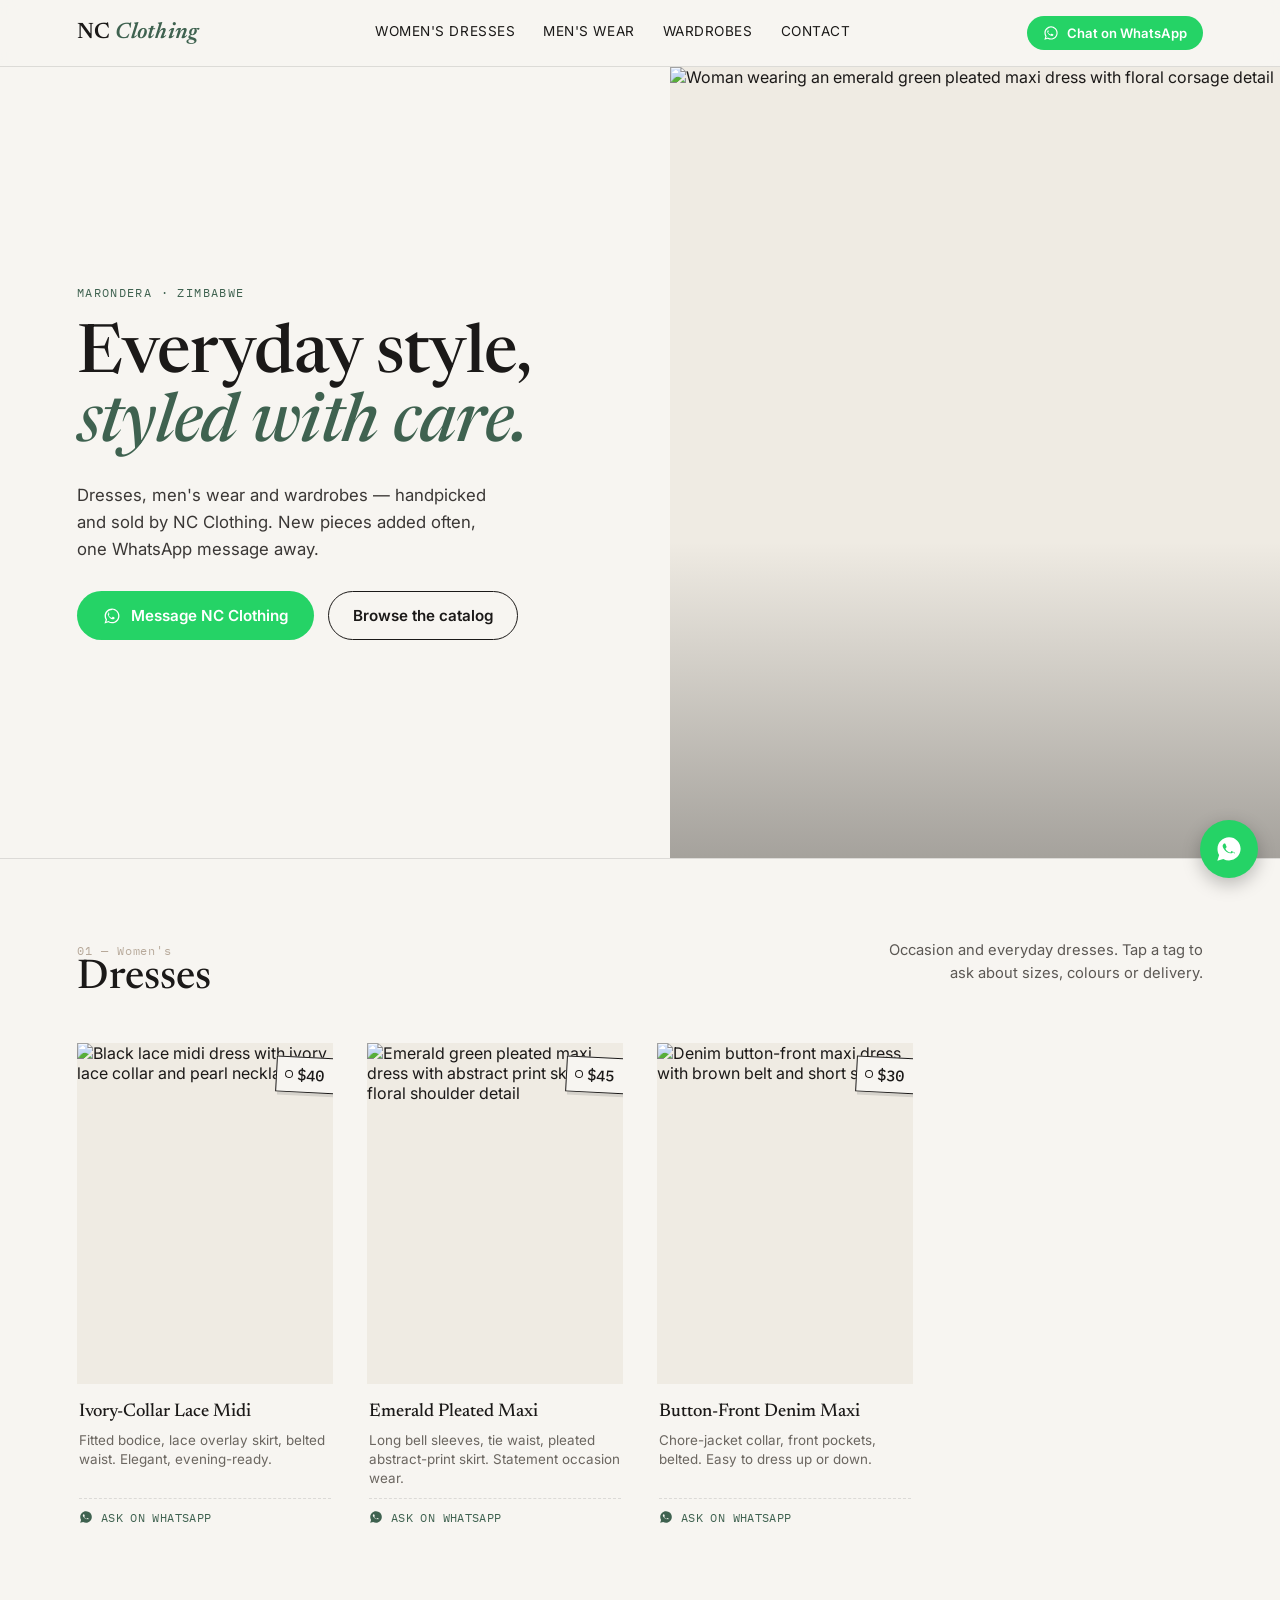
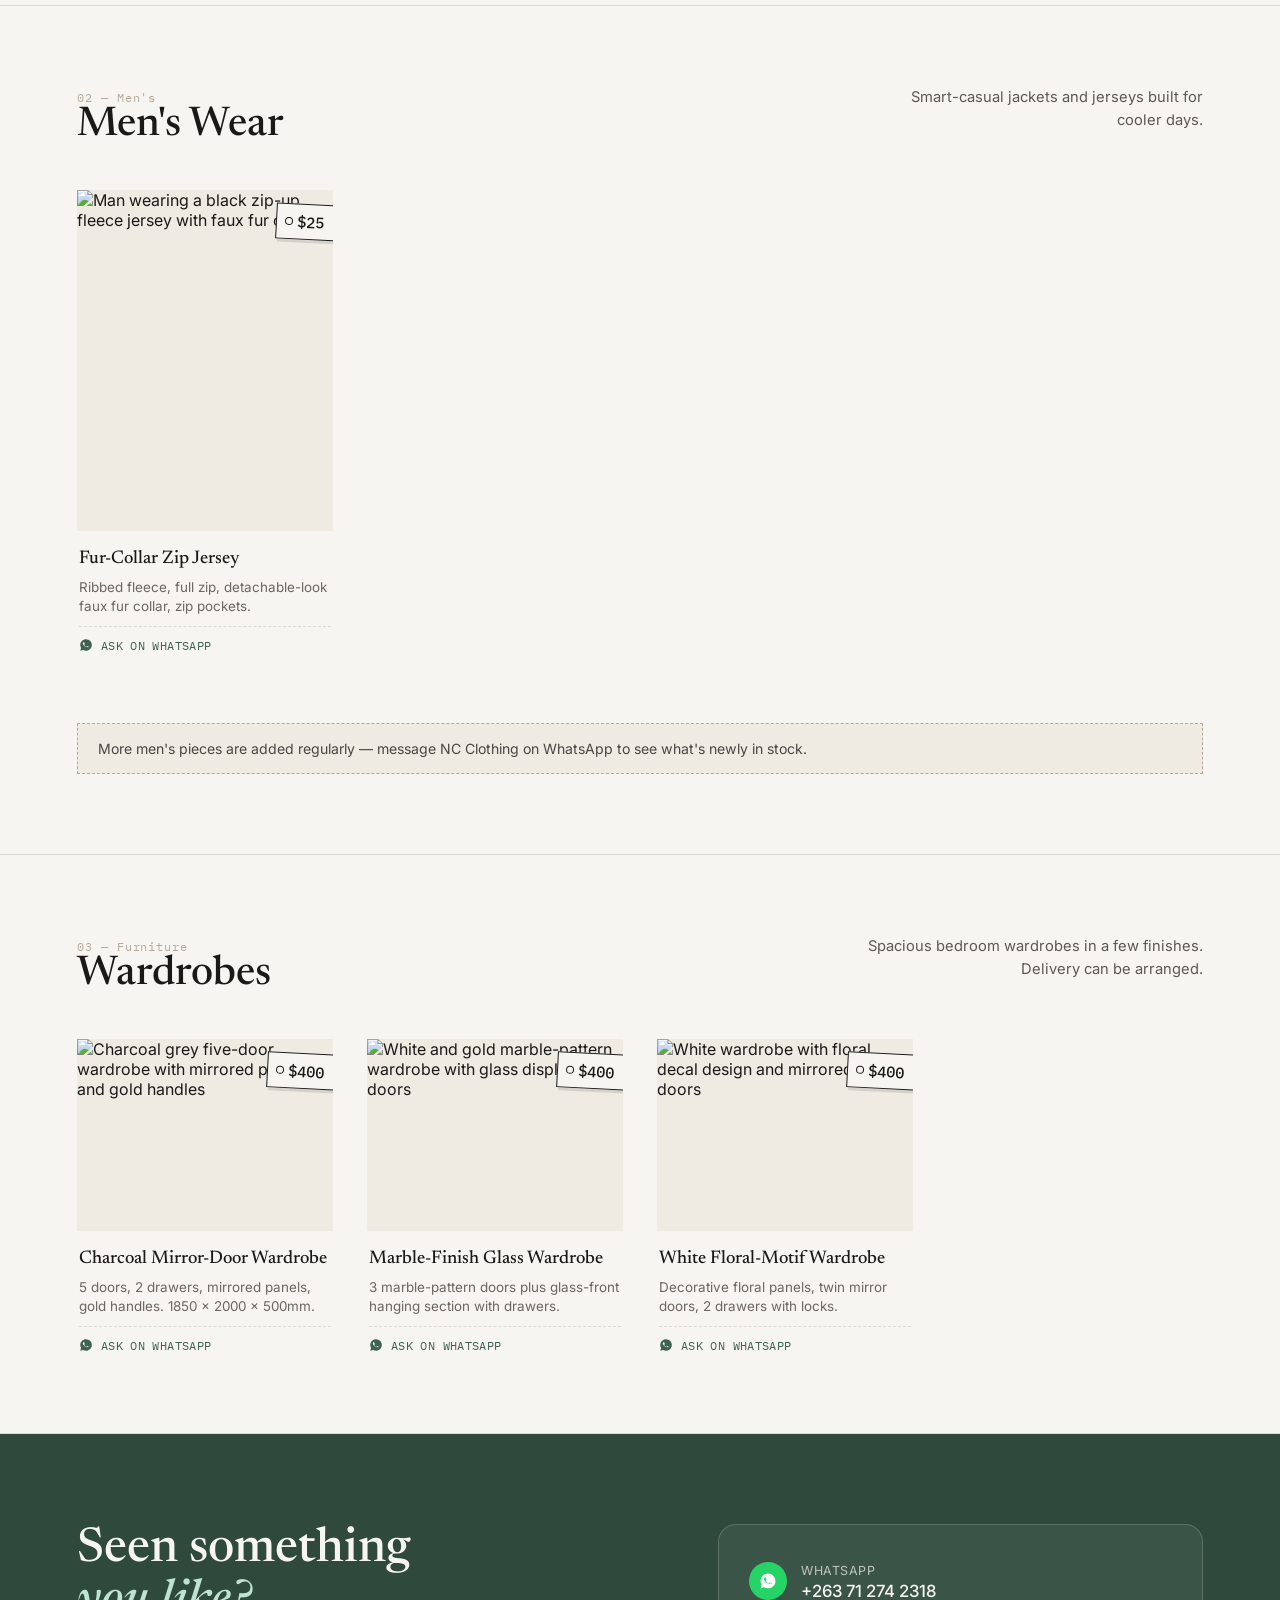
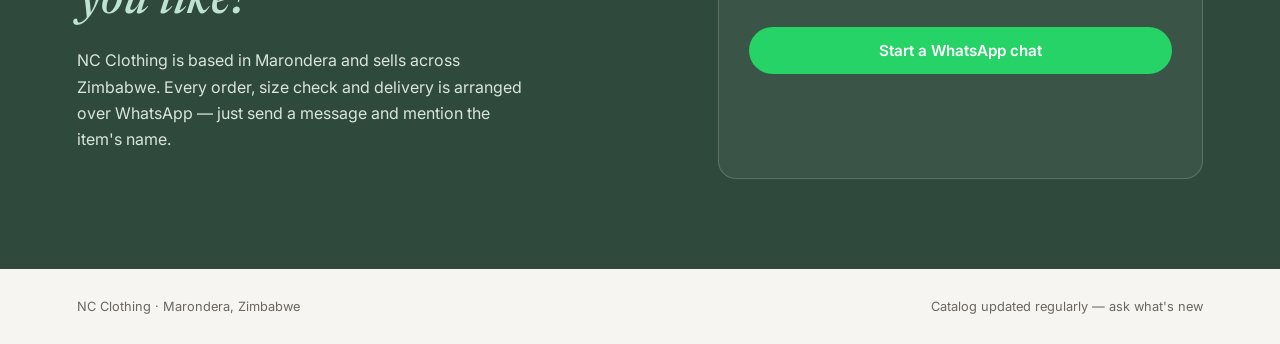
==== index.html @ 9da16eb5 "Add files via upload" ====
<!DOCTYPE html>
<html lang="en">
<head>
<meta charset="UTF-8">
<meta name="viewport" content="width=device-width, initial-scale=1.0">
<title>NC Clothing — Women's & Men's Fashion, Dresses & Wardrobes</title>
<style>
  @import url('https://fonts.googleapis.com/css2?family=Newsreader:ital,opsz,wght@0,6..72,400;0,6..72,500;0,6..72,600;1,6..72,500&family=Inter:wght@400;500;600&family=IBM+Plex+Mono:wght@500&display=swap');

  :root{
    --porcelain:#F7F5F1;
    --porcelain-2:#EFEBE3;
    --ink:#1B1918;
    --taupe:#B7A99A;
    --green:#2F4A3D;
    --green-2:#3F6250;
    --wa:#25D366;
    --wa-dark:#1DA851;
    --line: rgba(27,25,24,0.12);
  }

  *{box-sizing:border-box; margin:0; padding:0;}
  html{scroll-behavior:smooth;}
  body{
    background:var(--porcelain);
    color:var(--ink);
    font-family:'Inter', sans-serif;
    -webkit-font-smoothing:antialiased;
    overflow-x:hidden;
  }
  img{display:block; max-width:100%; height:auto;}
  a{color:inherit; text-decoration:none;}

  .serif{font-family:'Newsreader', serif;}
  .mono{font-family:'IBM Plex Mono', monospace;}

  @media (prefers-reduced-motion: reduce){
    *{animation:none !important; transition:none !important;}
  }

  /* ---------- NAV ---------- */
  nav{
    position:sticky; top:0; z-index:50;
    background:rgba(247,245,241,0.9);
    backdrop-filter:blur(8px);
    border-bottom:1px solid var(--line);
    display:flex; align-items:center; justify-content:space-between;
    padding:16px 6vw;
  }
  .brand{
    font-family:'Newsreader', serif;
    font-weight:600; font-size:1.4rem;
    letter-spacing:0.01em;
  }
  .brand span{ color:var(--green-2); font-style:italic; }
  .nav-links{ display:flex; gap:28px; font-size:0.85rem; letter-spacing:0.04em; text-transform:uppercase; }
  .nav-links a{ padding-bottom:4px; border-bottom:1px solid transparent; transition:border-color .2s; }
  .nav-links a:hover, .nav-links a:focus-visible{ border-color:var(--green-2); }
  .nav-wa{
    display:flex; align-items:center; gap:8px;
    background:var(--wa); color:#fff; padding:9px 16px; border-radius:999px;
    font-size:0.82rem; font-weight:600;
  }
  .nav-wa:hover{ background:var(--wa-dark); }
  @media (max-width:720px){
    .nav-links{ display:none; }
    .brand{ font-size:1.15rem; }
  }

  /* ---------- HERO ---------- */
  .hero{
    position:relative;
    display:grid;
    grid-template-columns: 1.1fr 1fr;
    align-items:stretch;
    min-height:88vh;
    border-bottom:1px solid var(--line);
  }
  .hero-copy{
    display:flex; flex-direction:column; justify-content:center;
    padding:8vw 6vw;
    gap:22px;
  }
  .hero-eyebrow{
    font-family:'IBM Plex Mono', monospace;
    font-size:0.72rem; letter-spacing:0.12em; text-transform:uppercase;
    color:var(--green-2);
  }
  .hero-copy h1{
    font-family:'Newsreader', serif;
    font-weight:500;
    font-size:clamp(2.4rem, 5.5vw, 4.2rem);
    line-height:1.03;
    letter-spacing:-0.01em;
  }
  .hero-copy h1 em{ font-style:italic; color:var(--green-2); font-weight:500; }
  .hero-copy p{
    font-size:1.05rem; line-height:1.6; color:#3a3735; max-width:420px;
  }
  .hero-actions{ display:flex; gap:14px; flex-wrap:wrap; margin-top:6px; }
  .btn-primary{
    background:var(--wa); color:#fff; padding:14px 26px; border-radius:999px;
    font-weight:600; font-size:0.95rem; display:inline-flex; align-items:center; gap:10px;
    transition:transform .15s, background .15s;
  }
  .btn-primary:hover{ background:var(--wa-dark); transform:translateY(-1px); }
  .btn-ghost{
    border:1px solid var(--ink); padding:14px 24px; border-radius:999px;
    font-weight:600; font-size:0.95rem;
    transition:background .15s, color .15s;
  }
  .btn-ghost:hover{ background:var(--ink); color:var(--porcelain); }

  .hero-visual{
    position:relative;
    overflow:hidden;
    background:var(--porcelain-2);
  }
  .hero-visual img{
    width:100%; height:100%; object-fit:cover; object-position:top center;
  }
  .hero-visual::after{
    content:"";
    position:absolute; inset:0;
    background:linear-gradient(180deg, rgba(0,0,0,0) 60%, rgba(27,25,24,0.35) 100%);
  }

  @media (max-width:860px){
    .hero{ grid-template-columns:1fr; min-height:auto; }
    .hero-visual{ height:52vh; order:-1; }
    .hero-copy{ padding:9vw 7vw 10vw; }
  }

  /* ---------- SECTION HEADERS ---------- */
  .section{ padding:80px 6vw; border-bottom:1px solid var(--line); }
  .section-head{
    display:flex; align-items:baseline; justify-content:space-between;
    gap:20px; margin-bottom:44px; flex-wrap:wrap;
  }
  .section-num{
    font-family:'IBM Plex Mono', monospace; font-size:0.75rem;
    color:var(--taupe); letter-spacing:0.08em;
  }
  .section-head h2{
    font-family:'Newsreader', serif; font-weight:500;
    font-size:clamp(1.8rem, 3.2vw, 2.6rem);
  }
  .section-sub{ max-width:340px; font-size:0.92rem; color:#5c5854; line-height:1.55; text-align:right; }
  @media (max-width:640px){ .section-sub{ text-align:left; } }

  /* ---------- PRODUCT GRID ---------- */
  .grid{
    display:grid;
    grid-template-columns:repeat(auto-fill, minmax(250px, 1fr));
    gap:34px;
  }
  .card{
    position:relative;
    display:flex; flex-direction:column;
  }
  .card-frame{
    position:relative;
    background:var(--porcelain-2);
    overflow:hidden;
    aspect-ratio:3/4;
  }
  .card-frame img{
    width:100%; height:100%; object-fit:cover;
    transition:transform .5s cubic-bezier(.2,.8,.2,1);
  }
  .card:hover .card-frame img{ transform:scale(1.045); }

  /* Hang-tag signature element */
  .tag{
    position:absolute; top:14px; right:-6px;
    background:var(--porcelain);
    border:1px solid var(--ink);
    padding:7px 14px 7px 20px;
    display:flex; align-items:center; gap:8px;
    transform:rotate(3deg);
    box-shadow:2px 3px 0 rgba(27,25,24,0.12);
  }
  .tag::before{
    content:"";
    position:absolute; left:8px; top:50%; transform:translateY(-50%);
    width:6px; height:6px; border-radius:50%;
    border:1px solid var(--ink); background:var(--porcelain);
  }
  .tag-price{ font-family:'IBM Plex Mono', monospace; font-weight:500; font-size:0.95rem; }

  .card-info{ padding:18px 2px 0; display:flex; flex-direction:column; gap:10px; flex:1; }
  .card-info h3{ font-family:'Newsreader', serif; font-weight:500; font-size:1.15rem; }
  .card-info .meta{ font-size:0.84rem; color:#6b6660; line-height:1.4; }
  .card-cta{
    margin-top:auto;
    display:inline-flex; align-items:center; gap:8px;
    font-family:'IBM Plex Mono', monospace; font-size:0.78rem;
    letter-spacing:0.03em; text-transform:uppercase;
    color:var(--green-2);
    padding-top:10px;
    border-top:1px dashed var(--line);
    transition:color .15s;
  }
  .card-cta:hover{ color:var(--wa-dark); }
  .card-cta svg{ flex-shrink:0; }

  /* Wardrobes: landscape frame variant */
  .card-frame.wide{ aspect-ratio:4/3; }

  .note-strip{
    margin-top:36px;
    display:flex; align-items:center; gap:14px;
    padding:16px 20px;
    background:var(--porcelain-2);
    border:1px dashed var(--taupe);
    font-size:0.88rem; color:#4a4642;
  }

  /* ---------- ABOUT / CONTACT ---------- */
  .contact{
    background:var(--green);
    color:var(--porcelain);
    padding:90px 6vw;
    display:grid; grid-template-columns:1.2fr 1fr; gap:60px;
  }
  .contact h2{
    font-family:'Newsreader', serif; font-weight:500;
    font-size:clamp(2rem, 4vw, 3rem); line-height:1.1; margin-bottom:18px;
  }
  .contact h2 em{ color:#BFE3D2; font-style:italic; }
  .contact p{ color:#D9E4DE; line-height:1.65; max-width:460px; margin-bottom:26px; }
  .contact-card{
    background:rgba(247,245,241,0.06);
    border:1px solid rgba(247,245,241,0.18);
    border-radius:18px;
    padding:36px 30px;
    display:flex; flex-direction:column; gap:20px;
  }
  .contact-row{ display:flex; align-items:center; gap:14px; }
  .contact-row .ico{
    width:38px; height:38px; border-radius:50%;
    background:var(--wa); display:flex; align-items:center; justify-content:center; flex-shrink:0;
  }
  .contact-row div p{ margin:0; color:var(--porcelain); font-size:0.78rem; letter-spacing:0.04em; text-transform:uppercase; opacity:0.7; }
  .contact-row div strong{ font-size:1.05rem; font-weight:500; }
  .contact-card .btn-primary{ justify-content:center; margin-top:6px; }

  @media (max-width:860px){
    .contact{ grid-template-columns:1fr; }
  }

  footer{
    padding:30px 6vw; display:flex; justify-content:space-between; align-items:center;
    font-size:0.8rem; color:#6b6660; flex-wrap:wrap; gap:10px;
  }

  /* Floating WhatsApp button */
  .floating-wa{
    position:fixed; bottom:22px; right:22px; z-index:60;
    background:var(--wa); color:#fff; width:58px; height:58px; border-radius:50%;
    display:flex; align-items:center; justify-content:center;
    box-shadow:0 6px 18px rgba(0,0,0,0.25);
    transition:transform .15s;
  }
  .floating-wa:hover{ transform:scale(1.06); }

  :focus-visible{ outline:2px solid var(--green-2); outline-offset:2px; }
</style>
</head>
<body>

<nav>
  <div class="brand">NC <span>Clothing</span></div>
  <div class="nav-links">
    <a href="#women">Women's Dresses</a>
    <a href="#men">Men's Wear</a>
    <a href="#wardrobes">Wardrobes</a>
    <a href="#contact">Contact</a>
  </div>
  <a class="nav-wa" href="https://wa.me/263712742318?text=Hi%2C%20I%27d%20like%20to%20know%20more%20about%20NC%20Clothing" target="_blank" rel="noopener">
    <svg width="16" height="16" viewBox="0 0 24 24" fill="white"><path d="M12.04 2C6.58 2 2.13 6.45 2.13 11.91c0 1.87.5 3.62 1.44 5.16L2 22l5.09-1.53a9.87 9.87 0 0 0 4.95 1.33h.01c5.46 0 9.91-4.45 9.91-9.91 0-2.65-1.03-5.14-2.9-7.01A9.85 9.85 0 0 0 12.04 2m0 1.67c2.19 0 4.25.85 5.8 2.41a8.17 8.17 0 0 1 2.4 5.83c0 4.53-3.69 8.23-8.23 8.23a8.2 8.2 0 0 1-4.17-1.14l-.3-.17-3.02.91.9-2.95-.19-.31a8.15 8.15 0 0 1-1.26-4.37c0-4.54 3.7-8.24 8.24-8.24Zm-4.29 4.4c-.16 0-.42.06-.6.28-.2.24-.77.75-.77 1.83 0 1.08.79 2.12 .9 2.27.11.15 1.55 2.5 3.85 3.4 1.9.75 2.29.6 2.71.56.42-.04 1.35-.55 1.54-1.09.19-.53.19-.98.13-1.08-.06-.1-.24-.16-.5-.29-.27-.13-1.55-.76-1.79-.85-.24-.09-.42-.13-.6.13-.18.27-.68.85-.83 1.02-.15.18-.3.2-.56.07-.27-.13-1.11-.41-2.11-1.3-.78-.7-1.31-1.56-1.46-1.83-.15-.27-.02-.42.11-.55.13-.13.28-.34.42-.5.14-.17.19-.29.29-.48.09-.19.05-.36-.03-.5-.09-.14-.66-1.62-.9-2.14-.16-.35-.32-.42-.5-.43-.16-.01-.34-.01-.5-.01Z"/></svg>
    Chat on WhatsApp
  </a>
</nav>

<header class="hero">
  <div class="hero-copy">
    <div class="hero-eyebrow">Marondera · Zimbabwe</div>
    <h1>Everyday style,<br><em>styled with care.</em></h1>
    <p>Dresses, men's wear and wardrobes — handpicked and sold by NC Clothing. New pieces added often, one WhatsApp message away.</p>
    <div class="hero-actions">
      <a class="btn-primary" href="https://wa.me/263712742318?text=Hi%2C%20I%27d%20like%20to%20see%20what%27s%20available%20at%20NC%20Clothing" target="_blank" rel="noopener">
        <svg width="18" height="18" viewBox="0 0 24 24" fill="white"><path d="M12.04 2C6.58 2 2.13 6.45 2.13 11.91c0 1.87.5 3.62 1.44 5.16L2 22l5.09-1.53a9.87 9.87 0 0 0 4.95 1.33h.01c5.46 0 9.91-4.45 9.91-9.91 0-2.65-1.03-5.14-2.9-7.01A9.85 9.85 0 0 0 12.04 2m0 1.67c2.19 0 4.25.85 5.8 2.41a8.17 8.17 0 0 1 2.4 5.83c0 4.53-3.69 8.23-8.23 8.23a8.2 8.2 0 0 1-4.17-1.14l-.3-.17-3.02.91.9-2.95-.19-.31a8.15 8.15 0 0 1-1.26-4.37c0-4.54 3.7-8.24 8.24-8.24Zm-4.29 4.4c-.16 0-.42.06-.6.28-.2.24-.77.75-.77 1.83 0 1.08.79 2.12 .9 2.27.11.15 1.55 2.5 3.85 3.4 1.9.75 2.29.6 2.71.56.42-.04 1.35-.55 1.54-1.09.19-.53.19-.98.13-1.08-.06-.1-.24-.16-.5-.29-.27-.13-1.55-.76-1.79-.85-.24-.09-.42-.13-.6.13-.18.27-.68.85-.83 1.02-.15.18-.3.2-.56.07-.27-.13-1.11-.41-2.11-1.3-.78-.7-1.31-1.56-1.46-1.83-.15-.27-.02-.42.11-.55.13-.13.28-.34.42-.5.14-.17.19-.29.29-.48.09-.19.05-.36-.03-.5-.09-.14-.66-1.62-.9-2.14-.16-.35-.32-.42-.5-.43-.16-.01-.34-.01-.5-.01Z"/></svg>
        Message NC Clothing
      </a>
      <a class="btn-ghost" href="#women">Browse the catalog</a>
    </div>
  </div>
  <div class="hero-visual">
    <img src="images/green-dress.jpg" alt="Woman wearing an emerald green pleated maxi dress with floral corsage detail" loading="eager">
  </div>
</header>

<!-- WOMEN'S DRESSES -->
<section class="section" id="women">
  <div class="section-head">
    <div>
      <div class="section-num">01 — Women's</div>
      <h2>Dresses</h2>
    </div>
    <p class="section-sub">Occasion and everyday dresses. Tap a tag to ask about sizes, colours or delivery.</p>
  </div>
  <div class="grid">

    <div class="card">
      <div class="card-frame">
        <img src="images/black-lace-dress.jpg" alt="Black lace midi dress with ivory lace collar and pearl necklace">
        <div class="tag"><span class="tag-price mono">$40</span></div>
      </div>
      <div class="card-info">
        <h3>Ivory-Collar Lace Midi</h3>
        <p class="meta">Fitted bodice, lace overlay skirt, belted waist. Elegant, evening-ready.</p>
        <a class="card-cta" href="https://wa.me/263712742318?text=Hi%2C%20I%27m%20interested%20in%20the%20Ivory-Collar%20Lace%20Midi%20Dress%20(%2440).%20Is%20it%20available%3F" target="_blank" rel="noopener">
          <svg width="14" height="14" viewBox="0 0 24 24" fill="currentColor"><path d="M12.04 2C6.58 2 2.13 6.45 2.13 11.91c0 1.87.5 3.62 1.44 5.16L2 22l5.09-1.53a9.87 9.87 0 0 0 4.95 1.33h.01c5.46 0 9.91-4.45 9.91-9.91 0-2.65-1.03-5.14-2.9-7.01A9.85 9.85 0 0 0 12.04 2m3.53 12.6c-.19.53-1.12 1.05-1.54 1.09-.42.04-.81.19-2.71-.56-2.3-.9-3.74-3.25-3.85-3.4-.11-.15-.9-1.19-.9-2.27 0-1.08.57-1.59.77-1.83.18-.22.44-.28.6-.28h.5c.16 0 .34 0 .5.43.24.52.81 2 .9 2.14.08.14.12.31.03.5-.1.19-.15.31-.29.48-.14.16-.29.37-.42.5-.13.13-.26.28-.11.55.15.27.68 1.13 1.46 1.83 1 .89 1.84 1.17 2.11 1.3.26.13.41.11.56-.07.15-.17.65-.75.83-1.02.18-.26.36-.22.6-.13.24.09 1.52.72 1.79.85.26.13.44.19.5.29.06.1.06.55-.13 1.08Z"/></svg>
          Ask on WhatsApp
        </a>
      </div>
    </div>

    <div class="card">
      <div class="card-frame">
        <img src="images/green-dress.jpg" alt="Emerald green pleated maxi dress with abstract print skirt and floral shoulder detail">
        <div class="tag"><span class="tag-price mono">$45</span></div>
      </div>
      <div class="card-info">
        <h3>Emerald Pleated Maxi</h3>
        <p class="meta">Long bell sleeves, tie waist, pleated abstract-print skirt. Statement occasion wear.</p>
        <a class="card-cta" href="https://wa.me/263712742318?text=Hi%2C%20I%27m%20interested%20in%20the%20Emerald%20Pleated%20Maxi%20Dress%20(%2445).%20Is%20it%20available%3F" target="_blank" rel="noopener">
          <svg width="14" height="14" viewBox="0 0 24 24" fill="currentColor"><path d="M12.04 2C6.58 2 2.13 6.45 2.13 11.91c0 1.87.5 3.62 1.44 5.16L2 22l5.09-1.53a9.87 9.87 0 0 0 4.95 1.33h.01c5.46 0 9.91-4.45 9.91-9.91 0-2.65-1.03-5.14-2.9-7.01A9.85 9.85 0 0 0 12.04 2m3.53 12.6c-.19.53-1.12 1.05-1.54 1.09-.42.04-.81.19-2.71-.56-2.3-.9-3.74-3.25-3.85-3.4-.11-.15-.9-1.19-.9-2.27 0-1.08.57-1.59.77-1.83.18-.22.44-.28.6-.28h.5c.16 0 .34 0 .5.43.24.52.81 2 .9 2.14.08.14.12.31.03.5-.1.19-.15.31-.29.48-.14.16-.29.37-.42.5-.13.13-.26.28-.11.55.15.27.68 1.13 1.46 1.83 1 .89 1.84 1.17 2.11 1.3.26.13.41.11.56-.07.15-.17.65-.75.83-1.02.18-.26.36-.22.6-.13.24.09 1.52.72 1.79.85.26.13.44.19.5.29.06.1.06.55-.13 1.08Z"/></svg>
          Ask on WhatsApp
        </a>
      </div>
    </div>

    <div class="card">
      <div class="card-frame">
        <img src="images/denim-dress.jpg" alt="Denim button-front maxi dress with brown belt and short sleeves">
        <div class="tag"><span class="tag-price mono">$30</span></div>
      </div>
      <div class="card-info">
        <h3>Button-Front Denim Maxi</h3>
        <p class="meta">Chore-jacket collar, front pockets, belted. Easy to dress up or down.</p>
        <a class="card-cta" href="https://wa.me/263712742318?text=Hi%2C%20I%27m%20interested%20in%20the%20Button-Front%20Denim%20Maxi%20Dress%20(%2430).%20Is%20it%20available%3F" target="_blank" rel="noopener">
          <svg width="14" height="14" viewBox="0 0 24 24" fill="currentColor"><path d="M12.04 2C6.58 2 2.13 6.45 2.13 11.91c0 1.87.5 3.62 1.44 5.16L2 22l5.09-1.53a9.87 9.87 0 0 0 4.95 1.33h.01c5.46 0 9.91-4.45 9.91-9.91 0-2.65-1.03-5.14-2.9-7.01A9.85 9.85 0 0 0 12.04 2m3.53 12.6c-.19.53-1.12 1.05-1.54 1.09-.42.04-.81.19-2.71-.56-2.3-.9-3.74-3.25-3.85-3.4-.11-.15-.9-1.19-.9-2.27 0-1.08.57-1.59.77-1.83.18-.22.44-.28.6-.28h.5c.16 0 .34 0 .5.43.24.52.81 2 .9 2.14.08.14.12.31.03.5-.1.19-.15.31-.29.48-.14.16-.29.37-.42.5-.13.13-.26.28-.11.55.15.27.68 1.13 1.46 1.83 1 .89 1.84 1.17 2.11 1.3.26.13.41.11.56-.07.15-.17.65-.75.83-1.02.18-.26.36-.22.6-.13.24.09 1.52.72 1.79.85.26.13.44.19.5.29.06.1.06.55-.13 1.08Z"/></svg>
          Ask on WhatsApp
        </a>
      </div>
    </div>

  </div>
</section>

<!-- MEN'S WEAR -->
<section class="section" id="men">
  <div class="section-head">
    <div>
      <div class="section-num">02 — Men's</div>
      <h2>Men's Wear</h2>
    </div>
    <p class="section-sub">Smart-casual jackets and jerseys built for cooler days.</p>
  </div>
  <div class="grid">

    <div class="card">
      <div class="card-frame">
        <img src="images/mens-jersey.jpg" alt="Man wearing a black zip-up fleece jersey with faux fur collar">
        <div class="tag"><span class="tag-price mono">$25</span></div>
      </div>
      <div class="card-info">
        <h3>Fur-Collar Zip Jersey</h3>
        <p class="meta">Ribbed fleece, full zip, detachable-look faux fur collar, zip pockets.</p>
        <a class="card-cta" href="https://wa.me/263712742318?text=Hi%2C%20I%27m%20interested%20in%20the%20Fur-Collar%20Zip%20Jersey%20(%2425).%20Is%20it%20available%3F" target="_blank" rel="noopener">
          <svg width="14" height="14" viewBox="0 0 24 24" fill="currentColor"><path d="M12.04 2C6.58 2 2.13 6.45 2.13 11.91c0 1.87.5 3.62 1.44 5.16L2 22l5.09-1.53a9.87 9.87 0 0 0 4.95 1.33h.01c5.46 0 9.91-4.45 9.91-9.91 0-2.65-1.03-5.14-2.9-7.01A9.85 9.85 0 0 0 12.04 2m3.53 12.6c-.19.53-1.12 1.05-1.54 1.09-.42.04-.81.19-2.71-.56-2.3-.9-3.74-3.25-3.85-3.4-.11-.15-.9-1.19-.9-2.27 0-1.08.57-1.59.77-1.83.18-.22.44-.28.6-.28h.5c.16 0 .34 0 .5.43.24.52.81 2 .9 2.14.08.14.12.31.03.5-.1.19-.15.31-.29.48-.14.16-.29.37-.42.5-.13.13-.26.28-.11.55.15.27.68 1.13 1.46 1.83 1 .89 1.84 1.17 2.11 1.3.26.13.41.11.56-.07.15-.17.65-.75.83-1.02.18-.26.36-.22.6-.13.24.09 1.52.72 1.79.85.26.13.44.19.5.29.06.1.06.55-.13 1.08Z"/></svg>
          Ask on WhatsApp
        </a>
      </div>
    </div>

    <div class="note-strip" style="grid-column:1/-1;">
      More men's pieces are added regularly — message NC Clothing on WhatsApp to see what's newly in stock.
    </div>

  </div>
</section>

<!-- WARDROBES -->
<section class="section" id="wardrobes">
  <div class="section-head">
    <div>
      <div class="section-num">03 — Furniture</div>
      <h2>Wardrobes</h2>
    </div>
    <p class="section-sub">Spacious bedroom wardrobes in a few finishes. Delivery can be arranged.</p>
  </div>
  <div class="grid">

    <div class="card">
      <div class="card-frame wide">
        <img src="images/wardrobe-black.jpg" alt="Charcoal grey five-door wardrobe with mirrored panels and gold handles">
        <div class="tag"><span class="tag-price mono">$400</span></div>
      </div>
      <div class="card-info">
        <h3>Charcoal Mirror-Door Wardrobe</h3>
        <p class="meta">5 doors, 2 drawers, mirrored panels, gold handles. 1850 × 2000 × 500mm.</p>
        <a class="card-cta" href="https://wa.me/263712742318?text=Hi%2C%20I%27m%20interested%20in%20the%20Charcoal%20Mirror-Door%20Wardrobe%20(%24400).%20Is%20it%20available%3F" target="_blank" rel="noopener">
          <svg width="14" height="14" viewBox="0 0 24 24" fill="currentColor"><path d="M12.04 2C6.58 2 2.13 6.45 2.13 11.91c0 1.87.5 3.62 1.44 5.16L2 22l5.09-1.53a9.87 9.87 0 0 0 4.95 1.33h.01c5.46 0 9.91-4.45 9.91-9.91 0-2.65-1.03-5.14-2.9-7.01A9.85 9.85 0 0 0 12.04 2m3.53 12.6c-.19.53-1.12 1.05-1.54 1.09-.42.04-.81.19-2.71-.56-2.3-.9-3.74-3.25-3.85-3.4-.11-.15-.9-1.19-.9-2.27 0-1.08.57-1.59.77-1.83.18-.22.44-.28.6-.28h.5c.16 0 .34 0 .5.43.24.52.81 2 .9 2.14.08.14.12.31.03.5-.1.19-.15.31-.29.48-.14.16-.29.37-.42.5-.13.13-.26.28-.11.55.15.27.68 1.13 1.46 1.83 1 .89 1.84 1.17 2.11 1.3.26.13.41.11.56-.07.15-.17.65-.75.83-1.02.18-.26.36-.22.6-.13.24.09 1.52.72 1.79.85.26.13.44.19.5.29.06.1.06.55-.13 1.08Z"/></svg>
          Ask on WhatsApp
        </a>
      </div>
    </div>

    <div class="card">
      <div class="card-frame wide">
        <img src="images/wardrobe-marble.jpg" alt="White and gold marble-pattern wardrobe with glass display doors">
        <div class="tag"><span class="tag-price mono">$400</span></div>
      </div>
      <div class="card-info">
        <h3>Marble-Finish Glass Wardrobe</h3>
        <p class="meta">3 marble-pattern doors plus glass-front hanging section with drawers.</p>
        <a class="card-cta" href="https://wa.me/263712742318?text=Hi%2C%20I%27m%20interested%20in%20the%20Marble-Finish%20Glass%20Wardrobe%20(%24400).%20Is%20it%20available%3F" target="_blank" rel="noopener">
          <svg width="14" height="14" viewBox="0 0 24 24" fill="currentColor"><path d="M12.04 2C6.58 2 2.13 6.45 2.13 11.91c0 1.87.5 3.62 1.44 5.16L2 22l5.09-1.53a9.87 9.87 0 0 0 4.95 1.33h.01c5.46 0 9.91-4.45 9.91-9.91 0-2.65-1.03-5.14-2.9-7.01A9.85 9.85 0 0 0 12.04 2m3.53 12.6c-.19.53-1.12 1.05-1.54 1.09-.42.04-.81.19-2.71-.56-2.3-.9-3.74-3.25-3.85-3.4-.11-.15-.9-1.19-.9-2.27 0-1.08.57-1.59.77-1.83.18-.22.44-.28.6-.28h.5c.16 0 .34 0 .5.43.24.52.81 2 .9 2.14.08.14.12.31.03.5-.1.19-.15.31-.29.48-.14.16-.29.37-.42.5-.13.13-.26.28-.11.55.15.27.68 1.13 1.46 1.83 1 .89 1.84 1.17 2.11 1.3.26.13.41.11.56-.07.15-.17.65-.75.83-1.02.18-.26.36-.22.6-.13.24.09 1.52.72 1.79.85.26.13.44.19.5.29.06.1.06.55-.13 1.08Z"/></svg>
          Ask on WhatsApp
        </a>
      </div>
    </div>

    <div class="card">
      <div class="card-frame wide">
        <img src="images/wardrobe-floral.jpg" alt="White wardrobe with floral decal design and mirrored double doors">
        <div class="tag"><span class="tag-price mono">$400</span></div>
      </div>
      <div class="card-info">
        <h3>White Floral-Motif Wardrobe</h3>
        <p class="meta">Decorative floral panels, twin mirror doors, 2 drawers with locks.</p>
        <a class="card-cta" href="https://wa.me/263712742318?text=Hi%2C%20I%27m%20interested%20in%20the%20White%20Floral-Motif%20Wardrobe%20(%24400).%20Is%20it%20available%3F" target="_blank" rel="noopener">
          <svg width="14" height="14" viewBox="0 0 24 24" fill="currentColor"><path d="M12.04 2C6.58 2 2.13 6.45 2.13 11.91c0 1.87.5 3.62 1.44 5.16L2 22l5.09-1.53a9.87 9.87 0 0 0 4.95 1.33h.01c5.46 0 9.91-4.45 9.91-9.91 0-2.65-1.03-5.14-2.9-7.01A9.85 9.85 0 0 0 12.04 2m3.53 12.6c-.19.53-1.12 1.05-1.54 1.09-.42.04-.81.19-2.71-.56-2.3-.9-3.74-3.25-3.85-3.4-.11-.15-.9-1.19-.9-2.27 0-1.08.57-1.59.77-1.83.18-.22.44-.28.6-.28h.5c.16 0 .34 0 .5.43.24.52.81 2 .9 2.14.08.14.12.31.03.5-.1.19-.15.31-.29.48-.14.16-.29.37-.42.5-.13.13-.26.28-.11.55.15.27.68 1.13 1.46 1.83 1 .89 1.84 1.17 2.11 1.3.26.13.41.11.56-.07.15-.17.65-.75.83-1.02.18-.26.36-.22.6-.13.24.09 1.52.72 1.79.85.26.13.44.19.5.29.06.1.06.55-.13 1.08Z"/></svg>
          Ask on WhatsApp
        </a>
      </div>
    </div>

  </div>
</section>

<!-- CONTACT -->
<section class="contact" id="contact">
  <div>
    <h2>Seen something<br><em>you like?</em></h2>
    <p>NC Clothing is based in Marondera and sells across Zimbabwe. Every order, size check and delivery is arranged over WhatsApp — just send a message and mention the item's name.</p>
  </div>
  <div class="contact-card">
    <div class="contact-row">
      <div class="ico">
        <svg width="18" height="18" viewBox="0 0 24 24" fill="white"><path d="M12.04 2C6.58 2 2.13 6.45 2.13 11.91c0 1.87.5 3.62 1.44 5.16L2 22l5.09-1.53a9.87 9.87 0 0 0 4.95 1.33h.01c5.46 0 9.91-4.45 9.91-9.91 0-2.65-1.03-5.14-2.9-7.01A9.85 9.85 0 0 0 12.04 2Zm3.53 12.6c-.19.53-1.12 1.05-1.54 1.09-.42.04-.81.19-2.71-.56-2.3-.9-3.74-3.25-3.85-3.4-.11-.15-.9-1.19-.9-2.27 0-1.08.57-1.59.77-1.83.18-.22.44-.28.6-.28h.5c.16 0 .34 0 .5.43.24.52.81 2 .9 2.14.08.14.12.31.03.5-.1.19-.15.31-.29.48-.14.16-.29.37-.42.5-.13.13-.26.28-.11.55.15.27.68 1.13 1.46 1.83 1 .89 1.84 1.17 2.11 1.3.26.13.41.11.56-.07.15-.17.65-.75.83-1.02.18-.26.36-.22.6-.13.24.09 1.52.72 1.79.85.26.13.44.19.5.29.06.1.06.55-.13 1.08Z"/></svg>
      </div>
      <div>
        <p>WhatsApp</p>
        <strong>+263 71 274 2318</strong>
      </div>
    </div>
    <a class="btn-primary" href="https://wa.me/263712742318?text=Hi%2C%20I%27d%20like%20to%20know%20more%20about%20NC%20Clothing" target="_blank" rel="noopener">
      Start a WhatsApp chat
    </a>
  </div>
</section>

<footer>
  <span>NC Clothing · Marondera, Zimbabwe</span>
  <span>Catalog updated regularly — ask what's new</span>
</footer>

<a class="floating-wa" href="https://wa.me/263712742318?text=Hi%2C%20I%27d%20like%20to%20know%20more%20about%20NC%20Clothing" target="_blank" rel="noopener" aria-label="Chat with NC Clothing on WhatsApp">
  <svg width="28" height="28" viewBox="0 0 24 24" fill="white"><path d="M12.04 2C6.58 2 2.13 6.45 2.13 11.91c0 1.87.5 3.62 1.44 5.16L2 22l5.09-1.53a9.87 9.87 0 0 0 4.95 1.33h.01c5.46 0 9.91-4.45 9.91-9.91 0-2.65-1.03-5.14-2.9-7.01A9.85 9.85 0 0 0 12.04 2Zm3.53 12.6c-.19.53-1.12 1.05-1.54 1.09-.42.04-.81.19-2.71-.56-2.3-.9-3.74-3.25-3.85-3.4-.11-.15-.9-1.19-.9-2.27 0-1.08.57-1.59.77-1.83.18-.22.44-.28.6-.28h.5c.16 0 .34 0 .5.43.24.52.81 2 .9 2.14.08.14.12.31.03.5-.1.19-.15.31-.29.48-.14.16-.29.37-.42.5-.13.13-.26.28-.11.55.15.27.68 1.13 1.46 1.83 1 .89 1.84 1.17 2.11 1.3.26.13.41.11.56-.07.15-.17.65-.75.83-1.02.18-.26.36-.22.6-.13.24.09 1.52.72 1.79.85.26.13.44.19.5.29.06.1.06.55-.13 1.08Z"/></svg>
</a>

</body>
</html>
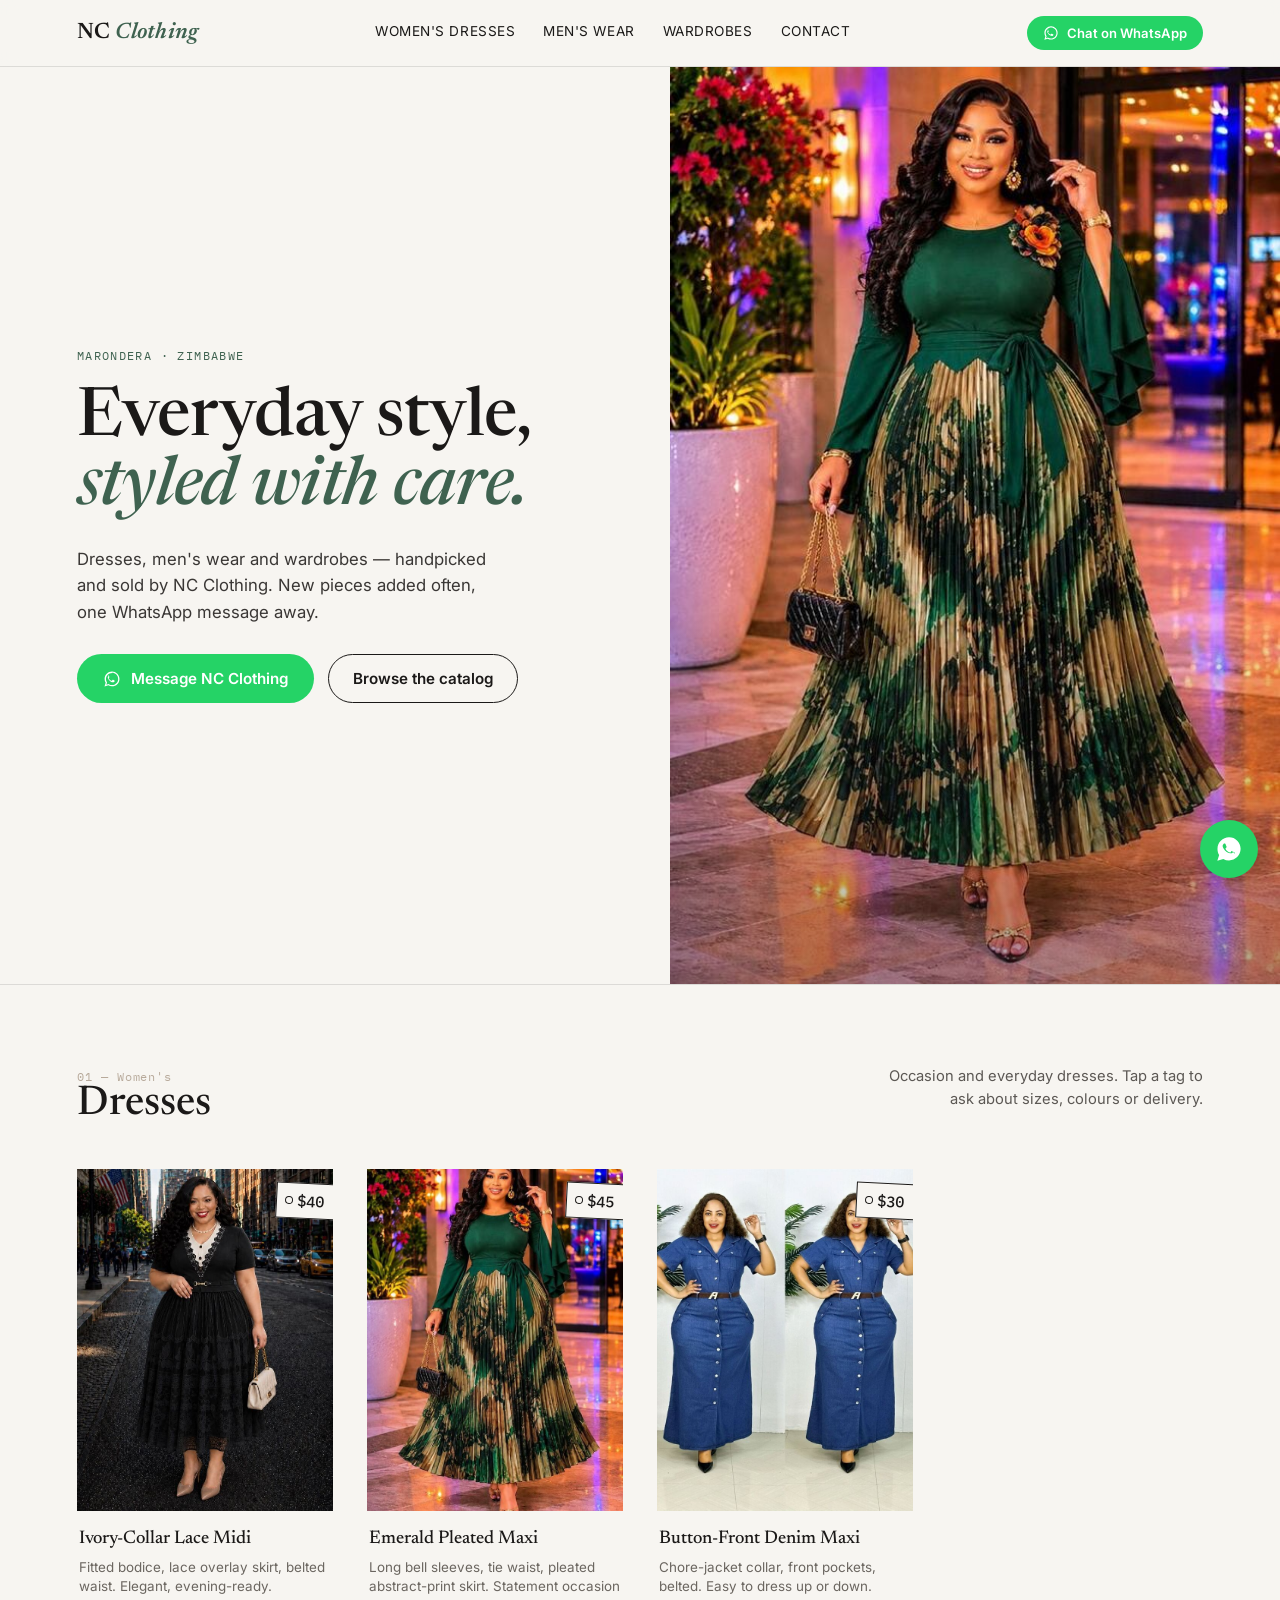
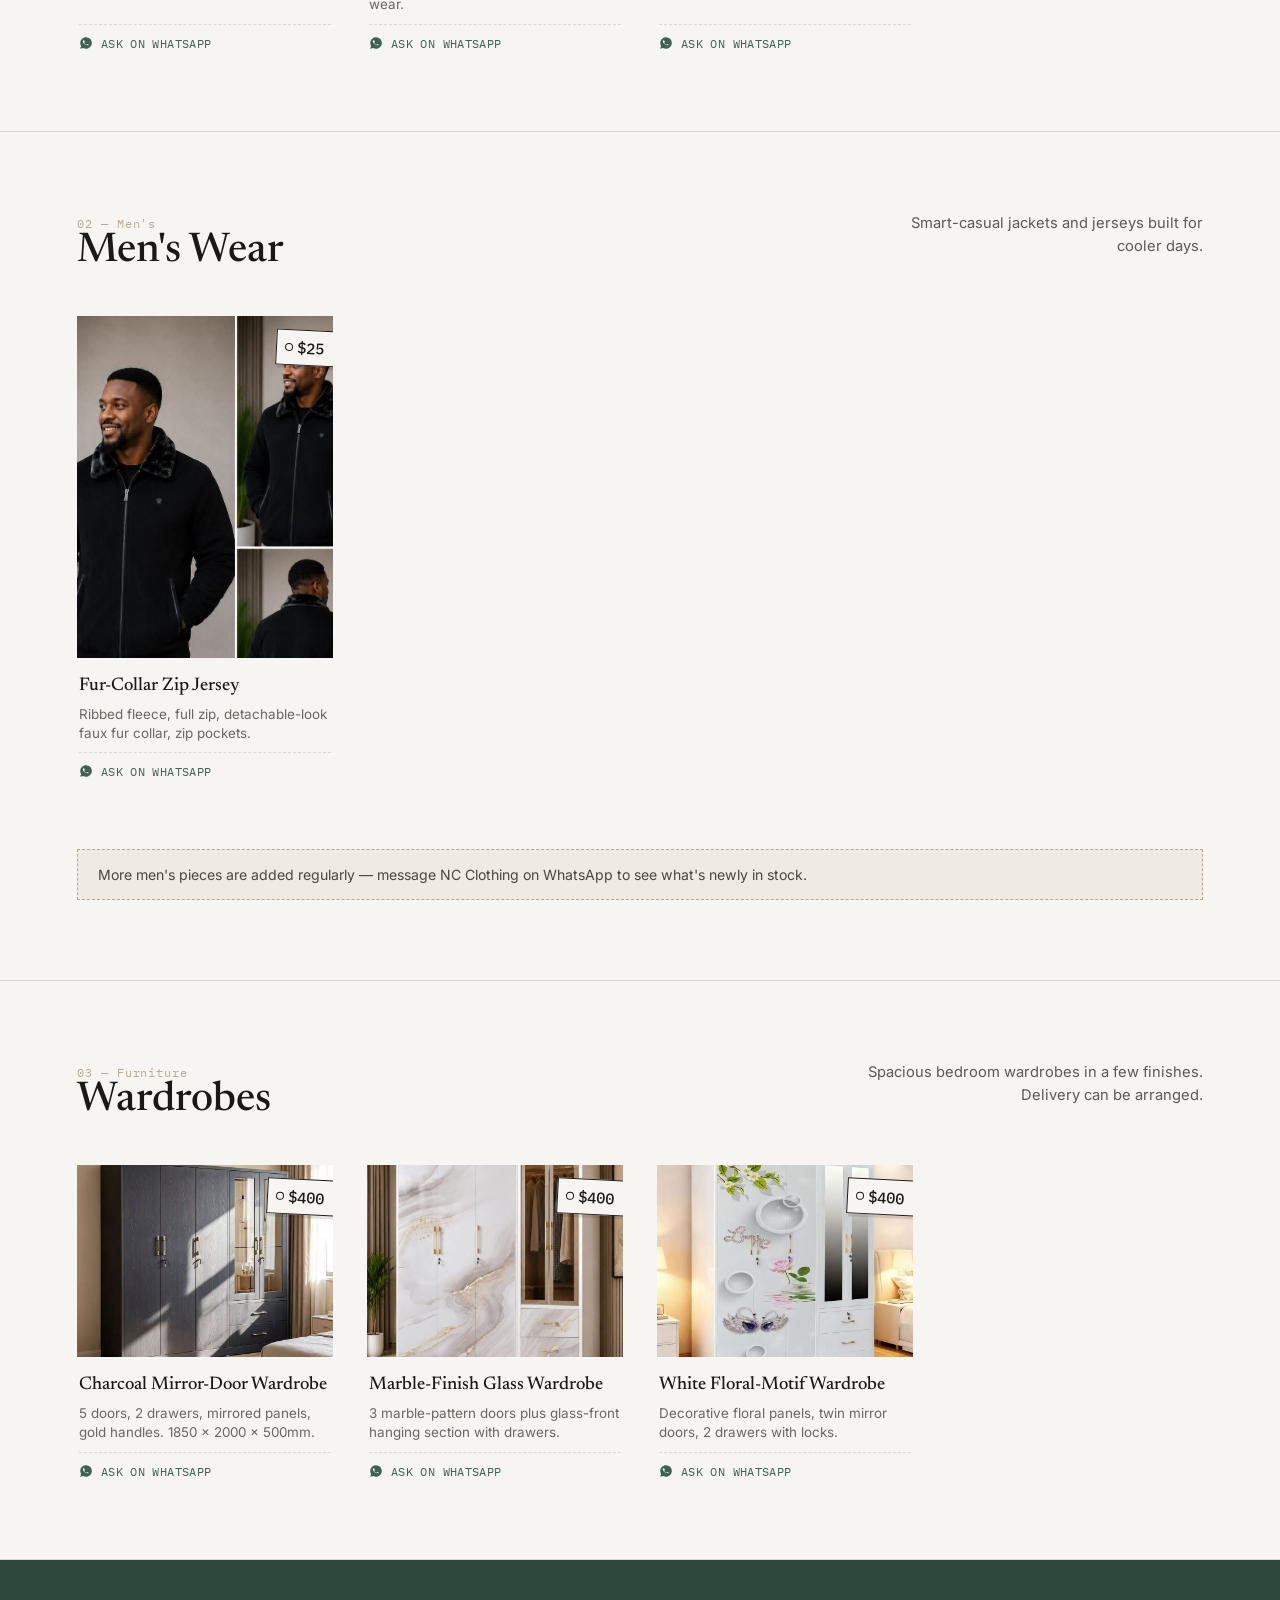
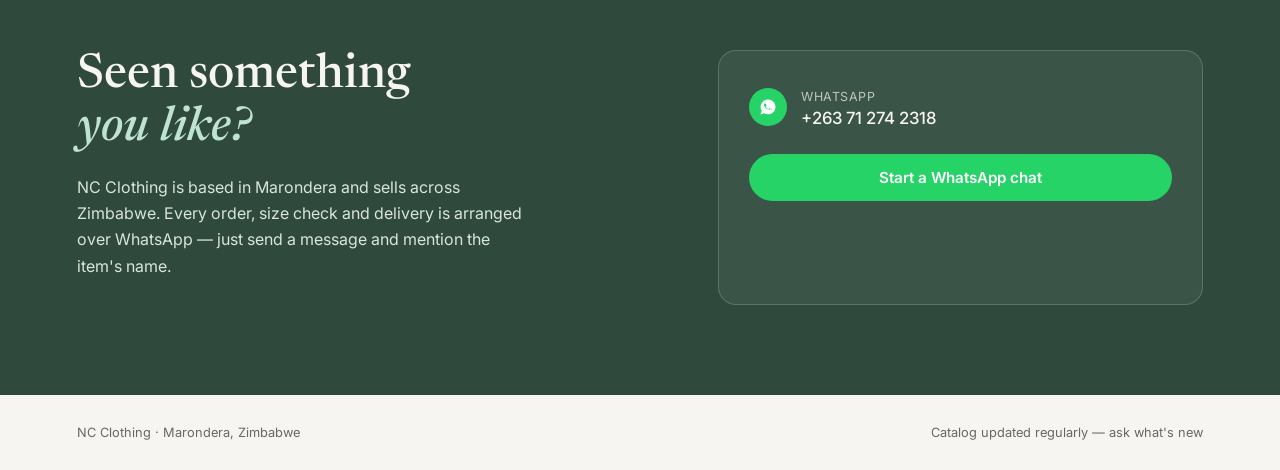
==== commit b3a7f954: "Add files via upload" ====
--- a/index.html
+++ b/index.html
@@ -297,7 +297,7 @@
     </div>
   </div>
   <div class="hero-visual">
-    <img src="images/green-dress.jpg" alt="Woman wearing an emerald green pleated maxi dress with floral corsage detail" loading="eager">
+    <img src="[data-uri]" alt="Woman wearing an emerald green pleated maxi dress with floral corsage detail" loading="eager">
   </div>
 </header>
 
@@ -314,7 +314,7 @@
 
     <div class="card">
       <div class="card-frame">
-        <img src="images/black-lace-dress.jpg" alt="Black lace midi dress with ivory lace collar and pearl necklace">
+        <img src="[data-uri]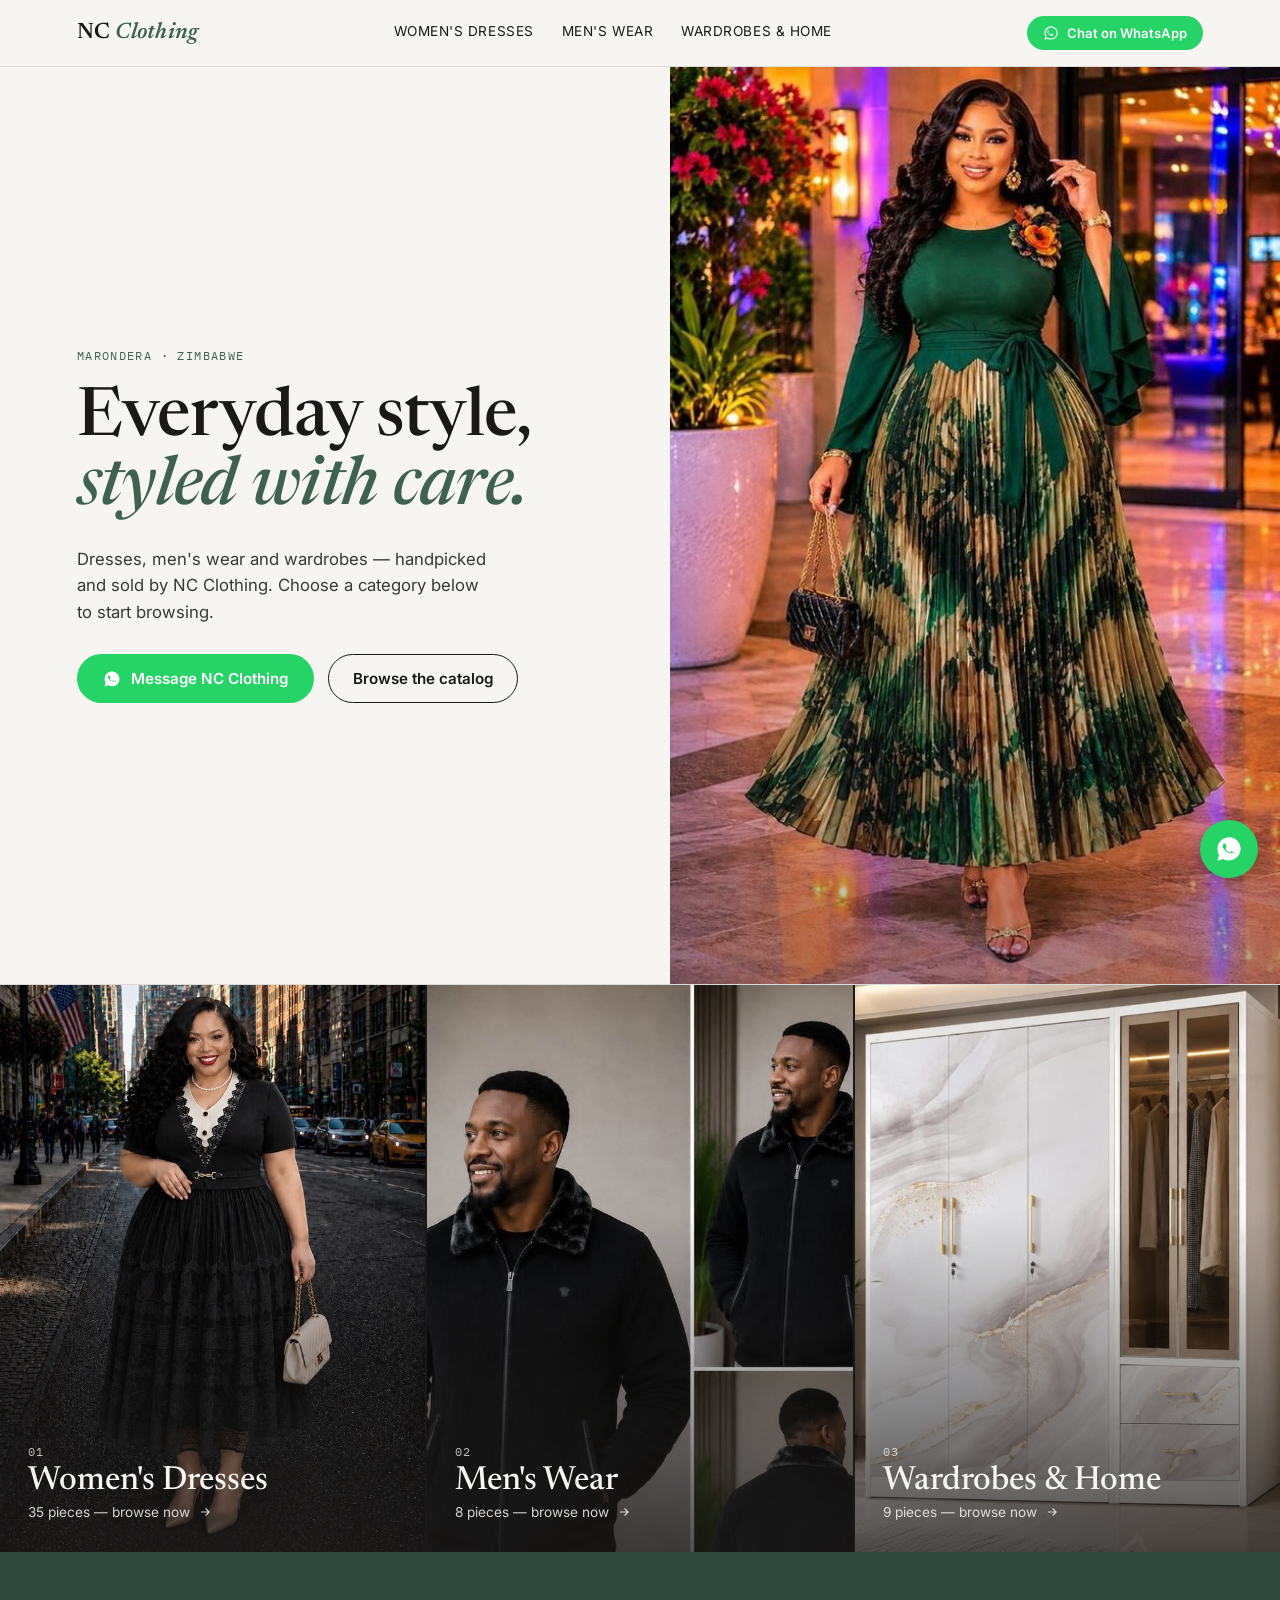
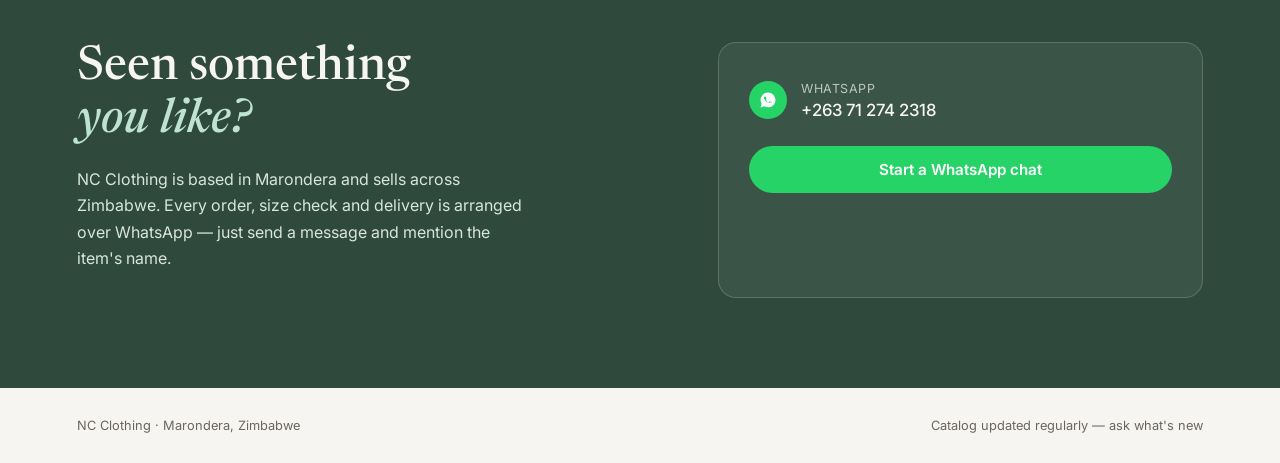
==== commit 9769552f: "Add files via upload" ====
--- a/index.html
+++ b/index.html
@@ -3,279 +3,17 @@
 <head>
 <meta charset="UTF-8">
 <meta name="viewport" content="width=device-width, initial-scale=1.0">
-<title>NC Clothing — Women's & Men's Fashion, Dresses & Wardrobes</title>
-<style>
-  @import url('https://fonts.googleapis.com/css2?family=Newsreader:ital,opsz,wght@0,6..72,400;0,6..72,500;0,6..72,600;1,6..72,500&family=Inter:wght@400;500;600&family=IBM+Plex+Mono:wght@500&display=swap');
-
-  :root{
-    --porcelain:#F7F5F1;
-    --porcelain-2:#EFEBE3;
-    --ink:#1B1918;
-    --taupe:#B7A99A;
-    --green:#2F4A3D;
-    --green-2:#3F6250;
-    --wa:#25D366;
-    --wa-dark:#1DA851;
-    --line: rgba(27,25,24,0.12);
-  }
-
-  *{box-sizing:border-box; margin:0; padding:0;}
-  html{scroll-behavior:smooth;}
-  body{
-    background:var(--porcelain);
-    color:var(--ink);
-    font-family:'Inter', sans-serif;
-    -webkit-font-smoothing:antialiased;
-    overflow-x:hidden;
-  }
-  img{display:block; max-width:100%; height:auto;}
-  a{color:inherit; text-decoration:none;}
-
-  .serif{font-family:'Newsreader', serif;}
-  .mono{font-family:'IBM Plex Mono', monospace;}
-
-  @media (prefers-reduced-motion: reduce){
-    *{animation:none !important; transition:none !important;}
-  }
-
-  /* ---------- NAV ---------- */
-  nav{
-    position:sticky; top:0; z-index:50;
-    background:rgba(247,245,241,0.9);
-    backdrop-filter:blur(8px);
-    border-bottom:1px solid var(--line);
-    display:flex; align-items:center; justify-content:space-between;
-    padding:16px 6vw;
-  }
-  .brand{
-    font-family:'Newsreader', serif;
-    font-weight:600; font-size:1.4rem;
-    letter-spacing:0.01em;
-  }
-  .brand span{ color:var(--green-2); font-style:italic; }
-  .nav-links{ display:flex; gap:28px; font-size:0.85rem; letter-spacing:0.04em; text-transform:uppercase; }
-  .nav-links a{ padding-bottom:4px; border-bottom:1px solid transparent; transition:border-color .2s; }
-  .nav-links a:hover, .nav-links a:focus-visible{ border-color:var(--green-2); }
-  .nav-wa{
-    display:flex; align-items:center; gap:8px;
-    background:var(--wa); color:#fff; padding:9px 16px; border-radius:999px;
-    font-size:0.82rem; font-weight:600;
-  }
-  .nav-wa:hover{ background:var(--wa-dark); }
-  @media (max-width:720px){
-    .nav-links{ display:none; }
-    .brand{ font-size:1.15rem; }
-  }
-
-  /* ---------- HERO ---------- */
-  .hero{
-    position:relative;
-    display:grid;
-    grid-template-columns: 1.1fr 1fr;
-    align-items:stretch;
-    min-height:88vh;
-    border-bottom:1px solid var(--line);
-  }
-  .hero-copy{
-    display:flex; flex-direction:column; justify-content:center;
-    padding:8vw 6vw;
-    gap:22px;
-  }
-  .hero-eyebrow{
-    font-family:'IBM Plex Mono', monospace;
-    font-size:0.72rem; letter-spacing:0.12em; text-transform:uppercase;
-    color:var(--green-2);
-  }
-  .hero-copy h1{
-    font-family:'Newsreader', serif;
-    font-weight:500;
-    font-size:clamp(2.4rem, 5.5vw, 4.2rem);
-    line-height:1.03;
-    letter-spacing:-0.01em;
-  }
-  .hero-copy h1 em{ font-style:italic; color:var(--green-2); font-weight:500; }
-  .hero-copy p{
-    font-size:1.05rem; line-height:1.6; color:#3a3735; max-width:420px;
-  }
-  .hero-actions{ display:flex; gap:14px; flex-wrap:wrap; margin-top:6px; }
-  .btn-primary{
-    background:var(--wa); color:#fff; padding:14px 26px; border-radius:999px;
-    font-weight:600; font-size:0.95rem; display:inline-flex; align-items:center; gap:10px;
-    transition:transform .15s, background .15s;
-  }
-  .btn-primary:hover{ background:var(--wa-dark); transform:translateY(-1px); }
-  .btn-ghost{
-    border:1px solid var(--ink); padding:14px 24px; border-radius:999px;
-    font-weight:600; font-size:0.95rem;
-    transition:background .15s, color .15s;
-  }
-  .btn-ghost:hover{ background:var(--ink); color:var(--porcelain); }
-
-  .hero-visual{
-    position:relative;
-    overflow:hidden;
-    background:var(--porcelain-2);
-  }
-  .hero-visual img{
-    width:100%; height:100%; object-fit:cover; object-position:top center;
-  }
-  .hero-visual::after{
-    content:"";
-    position:absolute; inset:0;
-    background:linear-gradient(180deg, rgba(0,0,0,0) 60%, rgba(27,25,24,0.35) 100%);
-  }
-
-  @media (max-width:860px){
-    .hero{ grid-template-columns:1fr; min-height:auto; }
-    .hero-visual{ height:52vh; order:-1; }
-    .hero-copy{ padding:9vw 7vw 10vw; }
-  }
-
-  /* ---------- SECTION HEADERS ---------- */
-  .section{ padding:80px 6vw; border-bottom:1px solid var(--line); }
-  .section-head{
-    display:flex; align-items:baseline; justify-content:space-between;
-    gap:20px; margin-bottom:44px; flex-wrap:wrap;
-  }
-  .section-num{
-    font-family:'IBM Plex Mono', monospace; font-size:0.75rem;
-    color:var(--taupe); letter-spacing:0.08em;
-  }
-  .section-head h2{
-    font-family:'Newsreader', serif; font-weight:500;
-    font-size:clamp(1.8rem, 3.2vw, 2.6rem);
-  }
-  .section-sub{ max-width:340px; font-size:0.92rem; color:#5c5854; line-height:1.55; text-align:right; }
-  @media (max-width:640px){ .section-sub{ text-align:left; } }
-
-  /* ---------- PRODUCT GRID ---------- */
-  .grid{
-    display:grid;
-    grid-template-columns:repeat(auto-fill, minmax(250px, 1fr));
-    gap:34px;
-  }
-  .card{
-    position:relative;
-    display:flex; flex-direction:column;
-  }
-  .card-frame{
-    position:relative;
-    background:var(--porcelain-2);
-    overflow:hidden;
-    aspect-ratio:3/4;
-  }
-  .card-frame img{
-    width:100%; height:100%; object-fit:cover;
-    transition:transform .5s cubic-bezier(.2,.8,.2,1);
-  }
-  .card:hover .card-frame img{ transform:scale(1.045); }
-
-  /* Hang-tag signature element */
-  .tag{
-    position:absolute; top:14px; right:-6px;
-    background:var(--porcelain);
-    border:1px solid var(--ink);
-    padding:7px 14px 7px 20px;
-    display:flex; align-items:center; gap:8px;
-    transform:rotate(3deg);
-    box-shadow:2px 3px 0 rgba(27,25,24,0.12);
-  }
-  .tag::before{
-    content:"";
-    position:absolute; left:8px; top:50%; transform:translateY(-50%);
-    width:6px; height:6px; border-radius:50%;
-    border:1px solid var(--ink); background:var(--porcelain);
-  }
-  .tag-price{ font-family:'IBM Plex Mono', monospace; font-weight:500; font-size:0.95rem; }
-
-  .card-info{ padding:18px 2px 0; display:flex; flex-direction:column; gap:10px; flex:1; }
-  .card-info h3{ font-family:'Newsreader', serif; font-weight:500; font-size:1.15rem; }
-  .card-info .meta{ font-size:0.84rem; color:#6b6660; line-height:1.4; }
-  .card-cta{
-    margin-top:auto;
-    display:inline-flex; align-items:center; gap:8px;
-    font-family:'IBM Plex Mono', monospace; font-size:0.78rem;
-    letter-spacing:0.03em; text-transform:uppercase;
-    color:var(--green-2);
-    padding-top:10px;
-    border-top:1px dashed var(--line);
-    transition:color .15s;
-  }
-  .card-cta:hover{ color:var(--wa-dark); }
-  .card-cta svg{ flex-shrink:0; }
-
-  /* Wardrobes: landscape frame variant */
-  .card-frame.wide{ aspect-ratio:4/3; }
-
-  .note-strip{
-    margin-top:36px;
-    display:flex; align-items:center; gap:14px;
-    padding:16px 20px;
-    background:var(--porcelain-2);
-    border:1px dashed var(--taupe);
-    font-size:0.88rem; color:#4a4642;
-  }
-
-  /* ---------- ABOUT / CONTACT ---------- */
-  .contact{
-    background:var(--green);
-    color:var(--porcelain);
-    padding:90px 6vw;
-    display:grid; grid-template-columns:1.2fr 1fr; gap:60px;
-  }
-  .contact h2{
-    font-family:'Newsreader', serif; font-weight:500;
-    font-size:clamp(2rem, 4vw, 3rem); line-height:1.1; margin-bottom:18px;
-  }
-  .contact h2 em{ color:#BFE3D2; font-style:italic; }
-  .contact p{ color:#D9E4DE; line-height:1.65; max-width:460px; margin-bottom:26px; }
-  .contact-card{
-    background:rgba(247,245,241,0.06);
-    border:1px solid rgba(247,245,241,0.18);
-    border-radius:18px;
-    padding:36px 30px;
-    display:flex; flex-direction:column; gap:20px;
-  }
-  .contact-row{ display:flex; align-items:center; gap:14px; }
-  .contact-row .ico{
-    width:38px; height:38px; border-radius:50%;
-    background:var(--wa); display:flex; align-items:center; justify-content:center; flex-shrink:0;
-  }
-  .contact-row div p{ margin:0; color:var(--porcelain); font-size:0.78rem; letter-spacing:0.04em; text-transform:uppercase; opacity:0.7; }
-  .contact-row div strong{ font-size:1.05rem; font-weight:500; }
-  .contact-card .btn-primary{ justify-content:center; margin-top:6px; }
-
-  @media (max-width:860px){
-    .contact{ grid-template-columns:1fr; }
-  }
-
-  footer{
-    padding:30px 6vw; display:flex; justify-content:space-between; align-items:center;
-    font-size:0.8rem; color:#6b6660; flex-wrap:wrap; gap:10px;
-  }
-
-  /* Floating WhatsApp button */
-  .floating-wa{
-    position:fixed; bottom:22px; right:22px; z-index:60;
-    background:var(--wa); color:#fff; width:58px; height:58px; border-radius:50%;
-    display:flex; align-items:center; justify-content:center;
-    box-shadow:0 6px 18px rgba(0,0,0,0.25);
-    transition:transform .15s;
-  }
-  .floating-wa:hover{ transform:scale(1.06); }
-
-  :focus-visible{ outline:2px solid var(--green-2); outline-offset:2px; }
-</style>
+<title>NC Clothing — Dresses, Men's Wear & Wardrobes</title>
+<link rel="stylesheet" href="styles.css">
 </head>
 <body>
 
 <nav>
   <div class="brand">NC <span>Clothing</span></div>
   <div class="nav-links">
-    <a href="#women">Women's Dresses</a>
-    <a href="#men">Men's Wear</a>
-    <a href="#wardrobes">Wardrobes</a>
-    <a href="#contact">Contact</a>
+    <a href="women.html">Women's Dresses</a>
+    <a href="men.html">Men's Wear</a>
+    <a href="home.html">Wardrobes &amp; Home</a>
   </div>
   <a class="nav-wa" href="https://wa.me/263712742318?text=Hi%2C%20I%27d%20like%20to%20know%20more%20about%20NC%20Clothing" target="_blank" rel="noopener">
     <svg width="16" height="16" viewBox="0 0 24 24" fill="white"><path d="M12.04 2C6.58 2 2.13 6.45 2.13 11.91c0 1.87.5 3.62 1.44 5.16L2 22l5.09-1.53a9.87 9.87 0 0 0 4.95 1.33h.01c5.46 0 9.91-4.45 9.91-9.91 0-2.65-1.03-5.14-2.9-7.01A9.85 9.85 0 0 0 12.04 2m0 1.67c2.19 0 4.25.85 5.8 2.41a8.17 8.17 0 0 1 2.4 5.83c0 4.53-3.69 8.23-8.23 8.23a8.2 8.2 0 0 1-4.17-1.14l-.3-.17-3.02.91.9-2.95-.19-.31a8.15 8.15 0 0 1-1.26-4.37c0-4.54 3.7-8.24 8.24-8.24Zm-4.29 4.4c-.16 0-.42.06-.6.28-.2.24-.77.75-.77 1.83 0 1.08.79 2.12 .9 2.27.11.15 1.55 2.5 3.85 3.4 1.9.75 2.29.6 2.71.56.42-.04 1.35-.55 1.54-1.09.19-.53.19-.98.13-1.08-.06-.1-.24-.16-.5-.29-.27-.13-1.55-.76-1.79-.85-.24-.09-.42-.13-.6.13-.18.27-.68.85-.83 1.02-.15.18-.3.2-.56.07-.27-.13-1.11-.41-2.11-1.3-.78-.7-1.31-1.56-1.46-1.83-.15-.27-.02-.42.11-.55.13-.13.28-.34.42-.5.14-.17.19-.29.29-.48.09-.19.05-.36-.03-.5-.09-.14-.66-1.62-.9-2.14-.16-.35-.32-.42-.5-.43-.16-.01-.34-.01-.5-.01Z"/></svg>
@@ -287,13 +25,13 @@
   <div class="hero-copy">
     <div class="hero-eyebrow">Marondera · Zimbabwe</div>
     <h1>Everyday style,<br><em>styled with care.</em></h1>
-    <p>Dresses, men's wear and wardrobes — handpicked and sold by NC Clothing. New pieces added often, one WhatsApp message away.</p>
+    <p>Dresses, men's wear and wardrobes — handpicked and sold by NC Clothing. Choose a category below to start browsing.</p>
     <div class="hero-actions">
       <a class="btn-primary" href="https://wa.me/263712742318?text=Hi%2C%20I%27d%20like%20to%20see%20what%27s%20available%20at%20NC%20Clothing" target="_blank" rel="noopener">
-        <svg width="18" height="18" viewBox="0 0 24 24" fill="white"><path d="M12.04 2C6.58 2 2.13 6.45 2.13 11.91c0 1.87.5 3.62 1.44 5.16L2 22l5.09-1.53a9.87 9.87 0 0 0 4.95 1.33h.01c5.46 0 9.91-4.45 9.91-9.91 0-2.65-1.03-5.14-2.9-7.01A9.85 9.85 0 0 0 12.04 2m0 1.67c2.19 0 4.25.85 5.8 2.41a8.17 8.17 0 0 1 2.4 5.83c0 4.53-3.69 8.23-8.23 8.23a8.2 8.2 0 0 1-4.17-1.14l-.3-.17-3.02.91.9-2.95-.19-.31a8.15 8.15 0 0 1-1.26-4.37c0-4.54 3.7-8.24 8.24-8.24Zm-4.29 4.4c-.16 0-.42.06-.6.28-.2.24-.77.75-.77 1.83 0 1.08.79 2.12 .9 2.27.11.15 1.55 2.5 3.85 3.4 1.9.75 2.29.6 2.71.56.42-.04 1.35-.55 1.54-1.09.19-.53.19-.98.13-1.08-.06-.1-.24-.16-.5-.29-.27-.13-1.55-.76-1.79-.85-.24-.09-.42-.13-.6.13-.18.27-.68.85-.83 1.02-.15.18-.3.2-.56.07-.27-.13-1.11-.41-2.11-1.3-.78-.7-1.31-1.56-1.46-1.83-.15-.27-.02-.42.11-.55.13-.13.28-.34.42-.5.14-.17.19-.29.29-.48.09-.19.05-.36-.03-.5-.09-.14-.66-1.62-.9-2.14-.16-.35-.32-.42-.5-.43-.16-.01-.34-.01-.5-.01Z"/></svg>
+        <svg width="18" height="18" viewBox="0 0 24 24" fill="white"><path d="M12.04 2C6.58 2 2.13 6.45 2.13 11.91c0 1.87.5 3.62 1.44 5.16L2 22l5.09-1.53a9.87 9.87 0 0 0 4.95 1.33h.01c5.46 0 9.91-4.45 9.91-9.91 0-2.65-1.03-5.14-2.9-7.01A9.85 9.85 0 0 0 12.04 2m3.53 12.6c-.19.53-1.12 1.05-1.54 1.09-.42.04-.81.19-2.71-.56-2.3-.9-3.74-3.25-3.85-3.4-.11-.15-.9-1.19-.9-2.27 0-1.08.57-1.59.77-1.83.18-.22.44-.28.6-.28h.5c.16 0 .34 0 .5.43.24.52.81 2 .9 2.14.08.14.12.31.03.5-.1.19-.15.31-.29.48-.14.16-.29.37-.42.5-.13.13-.26.28-.11.55.15.27.68 1.13 1.46 1.83 1 .89 1.84 1.17 2.11 1.3.26.13.41.11.56-.07.15-.17.65-.75.83-1.02.18-.26.36-.22.6-.13.24.09 1.52.72 1.79.85.26.13.44.19.5.29.06.1.06.55-.13 1.08Z"/></svg>
         Message NC Clothing
       </a>
-      <a class="btn-ghost" href="#women">Browse the catalog</a>
+      <a class="btn-ghost" href="#browse">Browse the catalog</a>
     </div>
   </div>
   <div class="hero-visual">
@@ -301,153 +39,44 @@
   </div>
 </header>
 
-<!-- WOMEN'S DRESSES -->
-<section class="section" id="women">
-  <div class="section-head">
-    <div>
-      <div class="section-num">01 — Women's</div>
-      <h2>Dresses</h2>
-    </div>
-    <p class="section-sub">Occasion and everyday dresses. Tap a tag to ask about sizes, colours or delivery.</p>
-  </div>
-  <div class="grid">
+<section id="browse">
+  <div class="category-grid">
 
-    <div class="card">
-      <div class="card-frame">
-        <img src="[data-uri]" alt="Black lace midi dress with ivory lace collar and pearl necklace">
-        <div class="tag"><span class="tag-price mono">$40</span></div>
+    <a class="category-tile" href="women.html">
+      <img src="[data-uri]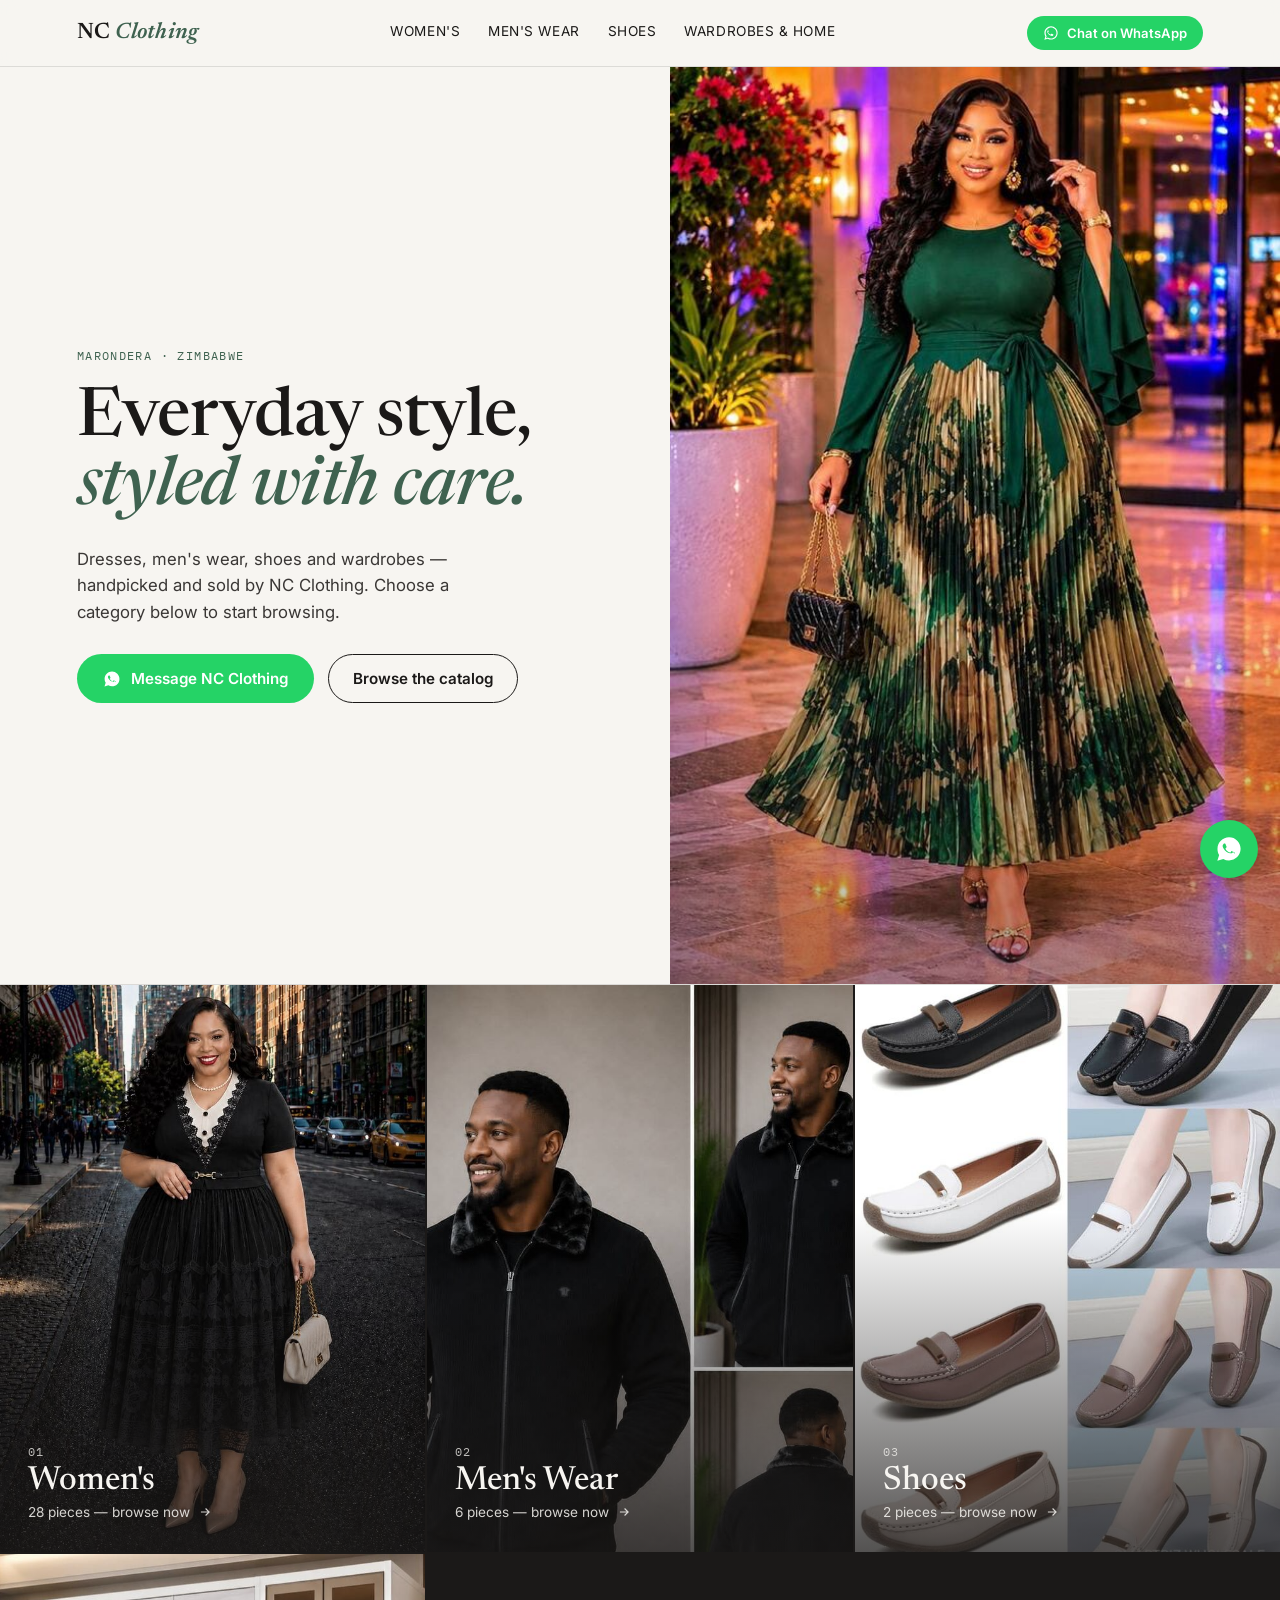
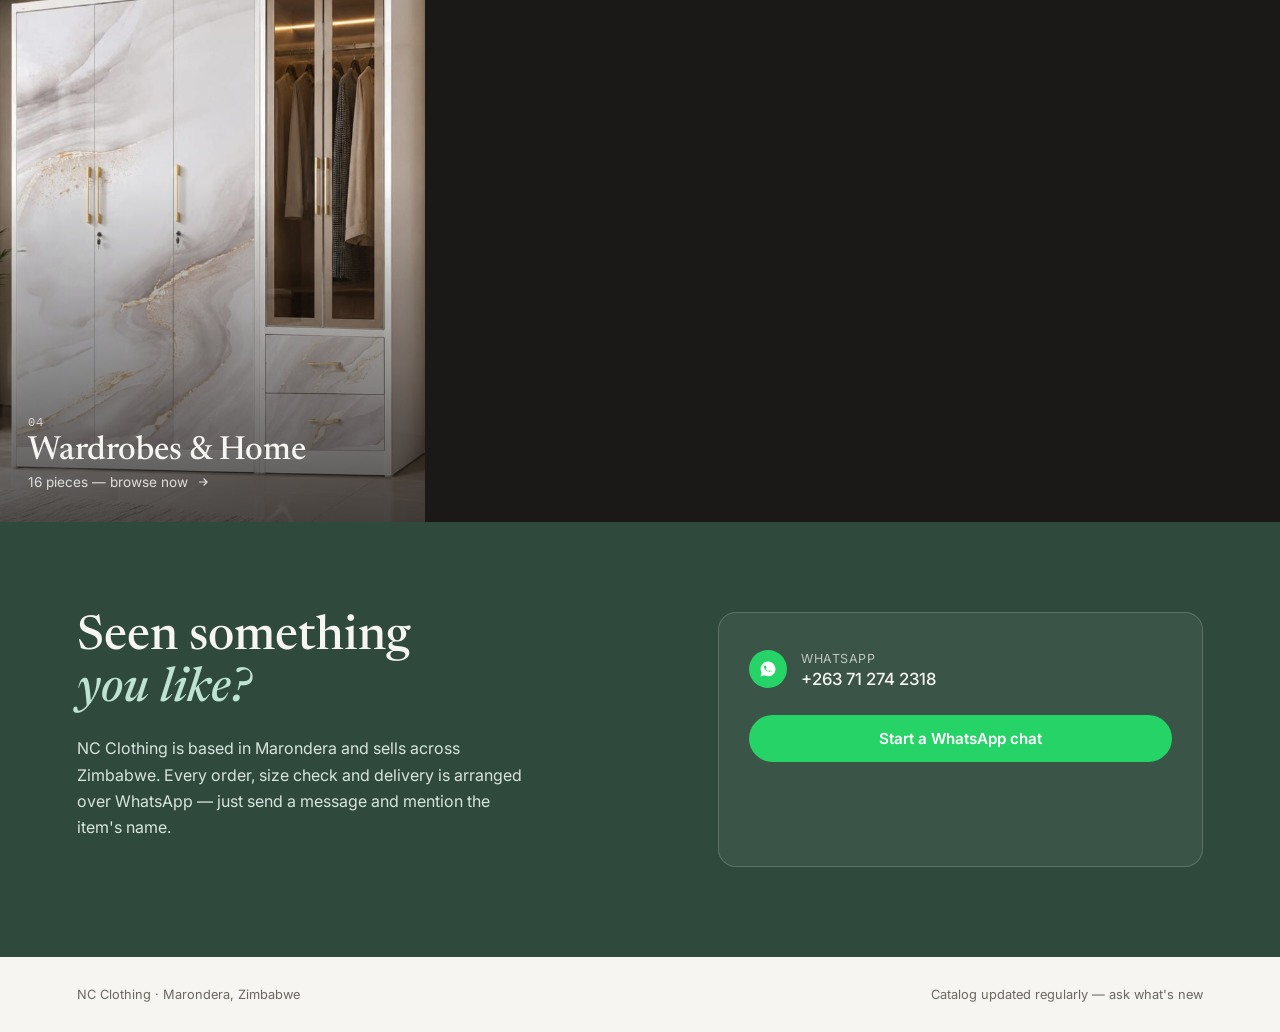
==== commit 4697ee70: "Add files via upload" ====
--- a/index.html
+++ b/index.html
@@ -3,16 +3,345 @@
 <head>
 <meta charset="UTF-8">
 <meta name="viewport" content="width=device-width, initial-scale=1.0">
-<title>NC Clothing — Dresses, Men's Wear & Wardrobes</title>
-<link rel="stylesheet" href="styles.css">
+<title>NC Clothing — Dresses, Men's Wear, Shoes & Wardrobes</title>
+<style>
+@import url('https://fonts.googleapis.com/css2?family=Newsreader:ital,opsz,wght@0,6..72,400;0,6..72,500;0,6..72,600;1,6..72,500&family=Inter:wght@400;500;600&family=IBM+Plex+Mono:wght@500&display=swap');
+
+:root{
+  --porcelain:#F7F5F1;
+  --porcelain-2:#EFEBE3;
+  --ink:#1B1918;
+  --taupe:#B7A99A;
+  --green:#2F4A3D;
+  --green-2:#3F6250;
+  --wa:#25D366;
+  --wa-dark:#1DA851;
+  --line: rgba(27,25,24,0.12);
+}
+
+*{box-sizing:border-box; margin:0; padding:0;}
+html{scroll-behavior:smooth;}
+body{
+  background:var(--porcelain);
+  color:var(--ink);
+  font-family:'Inter', sans-serif;
+  -webkit-font-smoothing:antialiased;
+  overflow-x:hidden;
+}
+img{display:block; max-width:100%; height:auto;}
+a{color:inherit; text-decoration:none;}
+
+.serif{font-family:'Newsreader', serif;}
+.mono{font-family:'IBM Plex Mono', monospace;}
+
+@media (prefers-reduced-motion: reduce){
+  *{animation:none !important; transition:none !important;}
+}
+
+/* ---------- NAV ---------- */
+nav{
+  position:sticky; top:0; z-index:50;
+  background:rgba(247,245,241,0.9);
+  backdrop-filter:blur(8px);
+  border-bottom:1px solid var(--line);
+  display:flex; align-items:center; justify-content:space-between;
+  padding:16px 6vw;
+}
+.brand{
+  font-family:'Newsreader', serif;
+  font-weight:600; font-size:1.4rem;
+  letter-spacing:0.01em;
+}
+.brand span{ color:var(--green-2); font-style:italic; }
+.nav-links{ display:flex; gap:28px; font-size:0.85rem; letter-spacing:0.04em; text-transform:uppercase; }
+.nav-links a{ padding-bottom:4px; border-bottom:1px solid transparent; transition:border-color .2s; }
+.nav-links a.active{ border-color:var(--green-2); color:var(--green-2); }
+.nav-links a:hover, .nav-links a:focus-visible{ border-color:var(--green-2); }
+.nav-wa{
+  display:flex; align-items:center; gap:8px;
+  background:var(--wa); color:#fff; padding:9px 16px; border-radius:999px;
+  font-size:0.82rem; font-weight:600;
+}
+.nav-wa:hover{ background:var(--wa-dark); }
+@media (max-width:720px){
+  .nav-links{ display:none; }
+  .brand{ font-size:1.15rem; }
+}
+
+/* ---------- HERO (category landing tiles) ---------- */
+.hero{
+  position:relative;
+  display:grid;
+  grid-template-columns: 1.1fr 1fr;
+  align-items:stretch;
+  min-height:70vh;
+  border-bottom:1px solid var(--line);
+}
+.hero-copy{
+  display:flex; flex-direction:column; justify-content:center;
+  padding:8vw 6vw;
+  gap:22px;
+}
+.hero-eyebrow{
+  font-family:'IBM Plex Mono', monospace;
+  font-size:0.72rem; letter-spacing:0.12em; text-transform:uppercase;
+  color:var(--green-2);
+}
+.hero-copy h1{
+  font-family:'Newsreader', serif;
+  font-weight:500;
+  font-size:clamp(2.4rem, 5.5vw, 4.2rem);
+  line-height:1.03;
+  letter-spacing:-0.01em;
+}
+.hero-copy h1 em{ font-style:italic; color:var(--green-2); font-weight:500; }
+.hero-copy p{
+  font-size:1.05rem; line-height:1.6; color:#3a3735; max-width:420px;
+}
+.hero-actions{ display:flex; gap:14px; flex-wrap:wrap; margin-top:6px; }
+.btn-primary{
+  background:var(--wa); color:#fff; padding:14px 26px; border-radius:999px;
+  font-weight:600; font-size:0.95rem; display:inline-flex; align-items:center; gap:10px;
+  transition:transform .15s, background .15s;
+}
+.btn-primary:hover{ background:var(--wa-dark); transform:translateY(-1px); }
+.btn-ghost{
+  border:1px solid var(--ink); padding:14px 24px; border-radius:999px;
+  font-weight:600; font-size:0.95rem;
+  transition:background .15s, color .15s;
+}
+.btn-ghost:hover{ background:var(--ink); color:var(--porcelain); }
+
+.hero-visual{
+  position:relative;
+  overflow:hidden;
+  background:var(--porcelain-2);
+}
+.hero-visual img{
+  width:100%; height:100%; object-fit:cover; object-position:top center;
+}
+.hero-visual::after{
+  content:"";
+  position:absolute; inset:0;
+  background:linear-gradient(180deg, rgba(0,0,0,0) 60%, rgba(27,25,24,0.35) 100%);
+}
+
+@media (max-width:860px){
+  .hero{ grid-template-columns:1fr; min-height:auto; }
+  .hero-visual{ height:52vh; order:-1; }
+  .hero-copy{ padding:9vw 7vw 10vw; }
+}
+
+/* ---------- CATEGORY SELECT TILES (home page) ---------- */
+.category-grid{
+  display:grid;
+  grid-template-columns:repeat(3, 1fr);
+  gap:2px;
+  background:var(--ink);
+}
+.category-tile{
+  position:relative;
+  aspect-ratio:3/4;
+  overflow:hidden;
+  display:block;
+}
+.category-tile img{
+  width:100%; height:100%; object-fit:cover;
+  transition:transform .6s cubic-bezier(.2,.8,.2,1), filter .4s;
+  filter:grayscale(15%);
+}
+.category-tile:hover img{ transform:scale(1.06); filter:grayscale(0%); }
+.category-tile::before{
+  content:"";
+  position:absolute; inset:0;
+  background:linear-gradient(180deg, rgba(27,25,24,0) 40%, rgba(27,25,24,0.75) 100%);
+  z-index:1;
+}
+.category-tile-label{
+  position:absolute; left:0; right:0; bottom:0; z-index:2;
+  padding:32px 28px;
+  color:var(--porcelain);
+}
+.category-tile-num{
+  font-family:'IBM Plex Mono', monospace; font-size:0.72rem;
+  letter-spacing:0.1em; text-transform:uppercase; opacity:0.75; margin-bottom:6px; display:block;
+}
+.category-tile-label h2{
+  font-family:'Newsreader', serif; font-weight:500;
+  font-size:clamp(1.5rem, 2.6vw, 2.1rem); margin-bottom:6px;
+}
+.category-tile-count{
+  font-size:0.85rem; opacity:0.85; display:flex; align-items:center; gap:8px;
+}
+.category-tile-count svg{ transition:transform .2s; }
+.category-tile:hover .category-tile-count svg{ transform:translateX(4px); }
+
+@media (max-width:860px){
+  .category-grid{ grid-template-columns:1fr; }
+  .category-tile{ aspect-ratio:16/10; }
+}
+
+/* ---------- SECTION HEADERS ---------- */
+.section{ padding:80px 6vw; border-bottom:1px solid var(--line); }
+.section-head{
+  display:flex; align-items:baseline; justify-content:space-between;
+  gap:20px; margin-bottom:44px; flex-wrap:wrap;
+}
+.section-num{
+  font-family:'IBM Plex Mono', monospace; font-size:0.75rem;
+  color:var(--taupe); letter-spacing:0.08em;
+}
+.section-head h2{
+  font-family:'Newsreader', serif; font-weight:500;
+  font-size:clamp(1.8rem, 3.2vw, 2.6rem);
+}
+.section-sub{ max-width:340px; font-size:0.92rem; color:#5c5854; line-height:1.55; text-align:right; }
+@media (max-width:640px){ .section-sub{ text-align:left; } }
+
+/* ---------- PRODUCT GRID ---------- */
+.grid{
+  display:grid;
+  grid-template-columns:repeat(auto-fill, minmax(250px, 1fr));
+  gap:34px;
+}
+.card{
+  position:relative;
+  display:flex; flex-direction:column;
+}
+.card-frame{
+  position:relative;
+  background:var(--porcelain-2);
+  overflow:hidden;
+  aspect-ratio:3/4;
+}
+.card-frame img{
+  width:100%; height:100%; object-fit:cover;
+  transition:transform .5s cubic-bezier(.2,.8,.2,1);
+}
+.card:hover .card-frame img{ transform:scale(1.045); }
+
+/* Hang-tag signature element */
+.tag{
+  position:absolute; top:14px; right:-6px;
+  background:var(--porcelain);
+  border:1px solid var(--ink);
+  padding:7px 14px 7px 20px;
+  display:flex; align-items:center; gap:8px;
+  transform:rotate(3deg);
+  box-shadow:2px 3px 0 rgba(27,25,24,0.12);
+}
+.tag::before{
+  content:"";
+  position:absolute; left:8px; top:50%; transform:translateY(-50%);
+  width:6px; height:6px; border-radius:50%;
+  border:1px solid var(--ink); background:var(--porcelain);
+}
+.tag-price{ font-family:'IBM Plex Mono', monospace; font-weight:500; font-size:0.95rem; }
+.tag.ask{ background:var(--green); border-color:var(--green); }
+.tag.ask .tag-price{ color:var(--porcelain); font-size:0.72rem; letter-spacing:0.04em; text-transform:uppercase; }
+.tag.ask::before{ border-color:var(--porcelain); background:var(--green); }
+
+.swatches{ display:flex; gap:6px; margin-top:2px; }
+.swatch{ width:16px; height:16px; border-radius:50%; border:1px solid rgba(27,25,24,0.25); }
+
+.card-info{ padding:18px 2px 0; display:flex; flex-direction:column; gap:10px; flex:1; }
+.card-info h3{ font-family:'Newsreader', serif; font-weight:500; font-size:1.15rem; }
+.card-info .meta{ font-size:0.84rem; color:#6b6660; line-height:1.4; }
+.card-cta{
+  margin-top:auto;
+  display:inline-flex; align-items:center; gap:8px;
+  font-family:'IBM Plex Mono', monospace; font-size:0.78rem;
+  letter-spacing:0.03em; text-transform:uppercase;
+  color:var(--green-2);
+  padding-top:10px;
+  border-top:1px dashed var(--line);
+  transition:color .15s;
+}
+.card-cta:hover{ color:var(--wa-dark); }
+.card-cta svg{ flex-shrink:0; }
+
+/* Wardrobes: landscape frame variant */
+.card-frame.wide{ aspect-ratio:4/3; }
+
+.note-strip{
+  margin-top:36px;
+  display:flex; align-items:center; gap:14px;
+  padding:16px 20px;
+  background:var(--porcelain-2);
+  border:1px dashed var(--taupe);
+  font-size:0.88rem; color:#4a4642;
+}
+
+/* ---------- ABOUT / CONTACT ---------- */
+.contact{
+  background:var(--green);
+  color:var(--porcelain);
+  padding:90px 6vw;
+  display:grid; grid-template-columns:1.2fr 1fr; gap:60px;
+}
+.contact h2{
+  font-family:'Newsreader', serif; font-weight:500;
+  font-size:clamp(2rem, 4vw, 3rem); line-height:1.1; margin-bottom:18px;
+}
+.contact h2 em{ color:#BFE3D2; font-style:italic; }
+.contact p{ color:#D9E4DE; line-height:1.65; max-width:460px; margin-bottom:26px; }
+.contact-card{
+  background:rgba(247,245,241,0.06);
+  border:1px solid rgba(247,245,241,0.18);
+  border-radius:18px;
+  padding:36px 30px;
+  display:flex; flex-direction:column; gap:20px;
+}
+.contact-row{ display:flex; align-items:center; gap:14px; }
+.contact-row .ico{
+  width:38px; height:38px; border-radius:50%;
+  background:var(--wa); display:flex; align-items:center; justify-content:center; flex-shrink:0;
+}
+.contact-row div p{ margin:0; color:var(--porcelain); font-size:0.78rem; letter-spacing:0.04em; text-transform:uppercase; opacity:0.7; }
+.contact-row div strong{ font-size:1.05rem; font-weight:500; }
+.contact-card .btn-primary{ justify-content:center; margin-top:6px; }
+
+@media (max-width:860px){
+  .contact{ grid-template-columns:1fr; }
+}
+
+footer{
+  padding:30px 6vw; display:flex; justify-content:space-between; align-items:center;
+  font-size:0.8rem; color:#6b6660; flex-wrap:wrap; gap:10px;
+}
+
+/* Floating WhatsApp button */
+.floating-wa{
+  position:fixed; bottom:22px; right:22px; z-index:60;
+  background:var(--wa); color:#fff; width:58px; height:58px; border-radius:50%;
+  display:flex; align-items:center; justify-content:center;
+  box-shadow:0 6px 18px rgba(0,0,0,0.25);
+  transition:transform .15s;
+}
+.floating-wa:hover{ transform:scale(1.06); }
+
+/* Breadcrumb / back link on category pages */
+.back-link{
+  display:inline-flex; align-items:center; gap:8px;
+  font-family:'IBM Plex Mono', monospace; font-size:0.78rem;
+  letter-spacing:0.03em; text-transform:uppercase;
+  color:var(--green-2);
+  padding:20px 6vw 0;
+}
+.back-link:hover{ color:var(--wa-dark); }
+
+:focus-visible{ outline:2px solid var(--green-2); outline-offset:2px; }
+
+</style>
 </head>
 <body>
 
 <nav>
   <div class="brand">NC <span>Clothing</span></div>
   <div class="nav-links">
-    <a href="women.html">Women's Dresses</a>
+    <a href="women.html">Women's</a>
     <a href="men.html">Men's Wear</a>
+    <a href="shoes.html">Shoes</a>
     <a href="home.html">Wardrobes &amp; Home</a>
   </div>
   <a class="nav-wa" href="https://wa.me/263712742318?text=Hi%2C%20I%27d%20like%20to%20know%20more%20about%20NC%20Clothing" target="_blank" rel="noopener">
@@ -25,7 +354,7 @@
   <div class="hero-copy">
     <div class="hero-eyebrow">Marondera · Zimbabwe</div>
     <h1>Everyday style,<br><em>styled with care.</em></h1>
-    <p>Dresses, men's wear and wardrobes — handpicked and sold by NC Clothing. Choose a category below to start browsing.</p>
+    <p>Dresses, men's wear, shoes and wardrobes — handpicked and sold by NC Clothing. Choose a category below to start browsing.</p>
     <div class="hero-actions">
       <a class="btn-primary" href="https://wa.me/263712742318?text=Hi%2C%20I%27d%20like%20to%20see%20what%27s%20available%20at%20NC%20Clothing" target="_blank" rel="noopener">
         <svg width="18" height="18" viewBox="0 0 24 24" fill="white"><path d="M12.04 2C6.58 2 2.13 6.45 2.13 11.91c0 1.87.5 3.62 1.44 5.16L2 22l5.09-1.53a9.87 9.87 0 0 0 4.95 1.33h.01c5.46 0 9.91-4.45 9.91-9.91 0-2.65-1.03-5.14-2.9-7.01A9.85 9.85 0 0 0 12.04 2m3.53 12.6c-.19.53-1.12 1.05-1.54 1.09-.42.04-.81.19-2.71-.56-2.3-.9-3.74-3.25-3.85-3.4-.11-.15-.9-1.19-.9-2.27 0-1.08.57-1.59.77-1.83.18-.22.44-.28.6-.28h.5c.16 0 .34 0 .5.43.24.52.81 2 .9 2.14.08.14.12.31.03.5-.1.19-.15.31-.29.48-.14.16-.29.37-.42.5-.13.13-.26.28-.11.55.15.27.68 1.13 1.46 1.83 1 .89 1.84 1.17 2.11 1.3.26.13.41.11.56-.07.15-.17.65-.75.83-1.02.18-.26.36-.22.6-.13.24.09 1.52.72 1.79.85.26.13.44.19.5.29.06.1.06.55-.13 1.08Z"/></svg>
@@ -43,12 +372,12 @@
   <div class="category-grid">
 
     <a class="category-tile" href="women.html">
-      <img src="[data-uri]" alt="Women's Dresses category">
+      <img src="[data-uri]